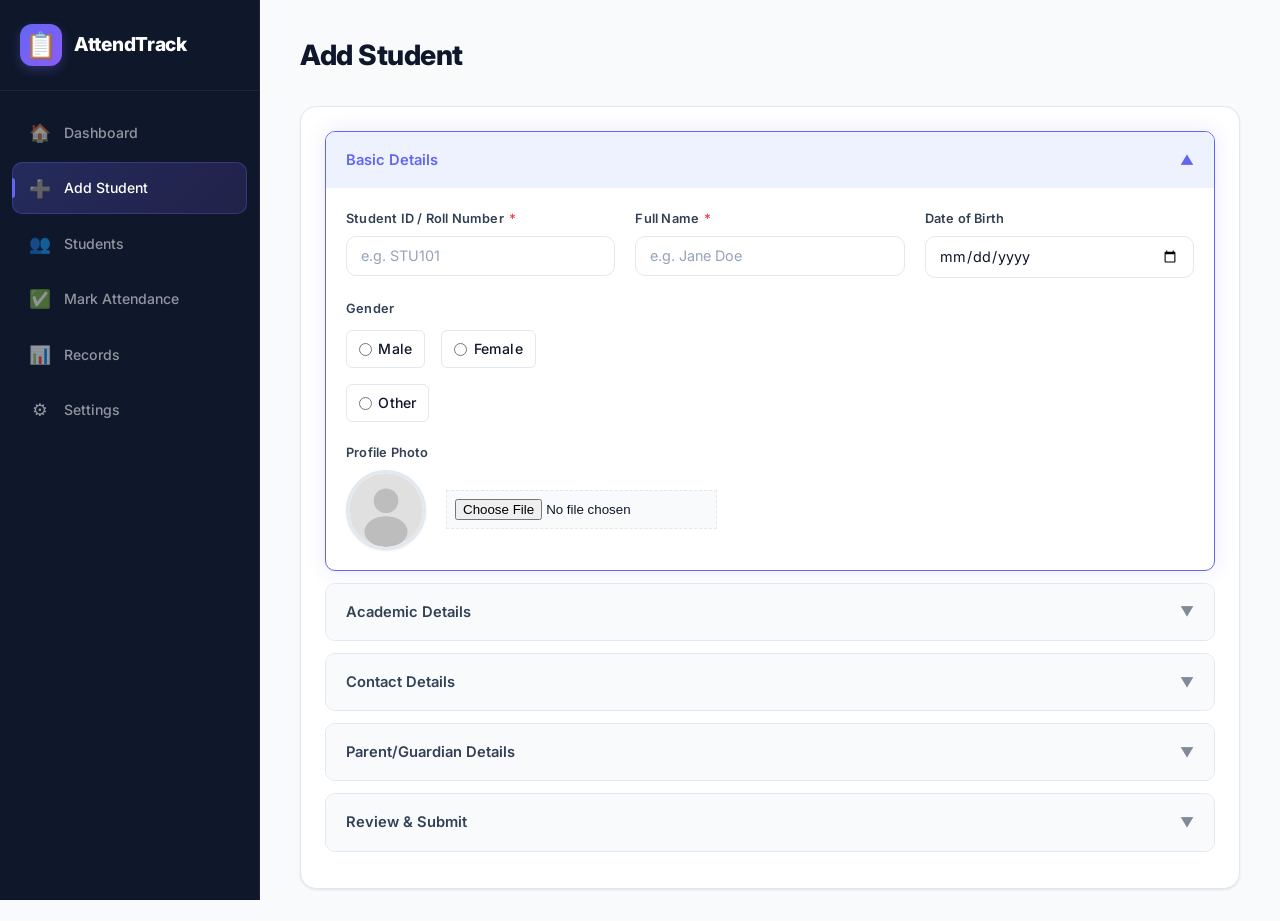
==== add-student.html @ a71131b5 "initial" ====
<!DOCTYPE html>
<html lang="en">
<head>
  <meta charset="UTF-8" />
  <meta name="viewport" content="width=device-width, initial-scale=1.0" />
  <title>Add Student — AttendTrack</title>
  <link rel="stylesheet" href="css/common.css" />
  <link rel="stylesheet" href="css/pages.css" />
</head>
<body>
  <!-- Sidebar nav is auto-injected by common.js -->
  <div class="page">
    <h1 class="page-title" id="page-heading">Add Student</h1>

    <div class="card">
      <div class="accordion" id="student-accordion">

        <!-- Panel 1: Basic Details -->
        <div class="accordion__item accordion__item--open" id="panel-basic">
          <div class="accordion__header">
            <span>Basic Details</span>
            <span class="accordion__chevron">▼</span>
          </div>
          <div class="accordion__body">
            <div class="accordion__content">
              <div class="form-grid">
                <div class="form-group">
                  <label for="inp-id">Student ID / Roll Number <span class="required">*</span></label>
                  <input type="text" id="inp-id" placeholder="e.g. STU101" required />
                  <span class="error-text" id="err-id" style="display: none;"></span>
                </div>
                <div class="form-group">
                  <label for="inp-name">Full Name <span class="required">*</span></label>
                  <input type="text" id="inp-name" placeholder="e.g. Jane Doe" required />
                  <span class="error-text" id="err-name" style="display: none;"></span>
                </div>
                <div class="form-group">
                  <label for="inp-dob">Date of Birth</label>
                  <input type="date" id="inp-dob" />
                </div>
                <div class="form-group">
                  <span class="form-label">Gender</span>
                  <div class="radio-group">
                    <label><input type="radio" name="gender" value="Male" /> Male</label>
                    <label><input type="radio" name="gender" value="Female" /> Female</label>
                    <label><input type="radio" name="gender" value="Other" /> Other</label>
                  </div>
                </div>
                <div class="form-group form-group--full">
                  <label class="form-label" for="inp-photo">Profile Photo</label>
                  <div class="photo-upload">
                    <img src="assets/default-avatar.svg" alt="Profile Preview" class="photo-preview" id="photo-preview" />
                    <input type="file" id="inp-photo" accept="image/*" />
                  </div>
                </div>
              </div>
            </div>
          </div>
        </div>

        <!-- Panel 2: Academic Details -->
        <div class="accordion__item" id="panel-academic">
          <div class="accordion__header">
            <span>Academic Details</span>
            <span class="accordion__chevron">▼</span>
          </div>
          <div class="accordion__body">
            <div class="accordion__content">
              <div class="form-grid">
                <div class="form-group">
                  <label for="inp-course">Course / Class</label>
                  <input type="text" id="inp-course" placeholder="e.g. B.Tech Computer Science" />
                </div>
                <div class="form-group">
                  <label for="inp-semester">Year</label>
                  <input type="text" id="inp-semester" placeholder="e.g. 2nd Year" />
                </div>
                <div class="form-group">
                  <label for="inp-department">Department</label>
                  <input type="text" id="inp-department" placeholder="e.g. Computer Science & Engineering" />
                </div>
                <div class="form-group">
                  <label for="inp-batch">Batch / Session</label>
                  <input type="text" id="inp-batch" placeholder="e.g. 2024–2028" />
                </div>
                <div class="form-group">
                  <label for="inp-admission-no">Admission Number</label>
                  <input type="text" id="inp-admission-no" placeholder="e.g. ADM-2024-001" />
                </div>
                <div class="form-group">
                  <label for="inp-admission-date">Admission Date</label>
                  <input type="date" id="inp-admission-date" />
                </div>
              </div>
            </div>
          </div>
        </div>

        <!-- Panel 3: Contact Details -->
        <div class="accordion__item" id="panel-contact">
          <div class="accordion__header">
            <span>Contact Details</span>
            <span class="accordion__chevron">▼</span>
          </div>
          <div class="accordion__body">
            <div class="accordion__content">
              <div class="form-grid">
                <div class="form-group">
                  <label for="inp-mobile">Mobile Number</label>
                  <input type="tel" id="inp-mobile" placeholder="e.g. +1 555 123 4567" />
                </div>
                <div class="form-group">
                  <label for="inp-email">Email</label>
                  <input type="email" id="inp-email" placeholder="e.g. student@example.com" />
                </div>
                <div class="form-group form-group--full">
                  <label for="inp-address">Address</label>
                  <textarea id="inp-address" rows="3" placeholder="Residential address"></textarea>
                </div>
                <div class="form-group">
                  <label for="inp-city">City</label>
                  <input type="text" id="inp-city" placeholder="e.g. Springfield" />
                </div>
                <div class="form-group">
                  <label for="inp-state">State</label>
                  <input type="text" id="inp-state" placeholder="e.g. Illinois" />
                </div>
              </div>
            </div>
          </div>
        </div>

        <!-- Panel 4: Parent/Guardian Details -->
        <div class="accordion__item" id="panel-parent">
          <div class="accordion__header">
            <span>Parent/Guardian Details</span>
            <span class="accordion__chevron">▼</span>
          </div>
          <div class="accordion__body">
            <div class="accordion__content">
              <div class="form-grid">
                <div class="form-group">
                  <label for="inp-father">Father's / Guardian's Name</label>
                  <input type="text" id="inp-father" placeholder="e.g. Robert Doe" />
                </div>
                <div class="form-group">
                  <label for="inp-mother">Mother's Name</label>
                  <input type="text" id="inp-mother" placeholder="e.g. Sarah Doe" />
                </div>
                <div class="form-group">
                  <label for="inp-parent-mobile">Parent/Guardian Mobile</label>
                  <input type="tel" id="inp-parent-mobile" placeholder="e.g. +1 555 987 6543" />
                </div>
                <div class="form-group">
                  <label for="inp-parent-email">Parent/Guardian Email</label>
                  <input type="email" id="inp-parent-email" placeholder="e.g. parent@example.com" />
                </div>
              </div>
            </div>
          </div>
        </div>

        <!-- Panel 5: Review & Submit -->
        <div class="accordion__item" id="panel-review">
          <div class="accordion__header">
            <span>Review &amp; Submit</span>
            <span class="accordion__chevron">▼</span>
          </div>
          <div class="accordion__body">
            <div class="accordion__content">
              <div id="review-summary">
                <!-- JS will render formatted summary of filled fields -->
              </div>
              <div class="btn-row">
                <button type="button" class="btn btn--success" id="save-btn">Save Student</button>
                <button type="button" class="btn btn--outline" id="reset-btn">Reset</button>
              </div>
            </div>
          </div>
        </div>

      </div>
    </div>
  </div>

  <script src="js/store.js"></script>
  <script src="js/common.js"></script>
  <script src="js/add-student.js"></script>
</body>
</html>
---- css/common.css ----
/* ============================================================
   COMMON.CSS — Professional Design System v2
   Modern, clean, with smooth animations & depth
   ============================================================ */

/* ── Google Fonts ────────────────────────────────────────────── */
@import url('https://fonts.googleapis.com/css2?family=Inter:wght@300;400;500;600;700;800;900&display=swap');

/* ── Custom Properties ───────────────────────────────────────── */
:root {
  /* Primary palette */
  --clr-primary: #6366f1;
  --clr-primary-hover: #4f46e5;
  --clr-primary-light: #eef2ff;
  --clr-primary-50: #e0e7ff;
  --clr-primary-900: #312e81;

  /* Semantic colors */
  --clr-success: #10b981;
  --clr-success-hover: #059669;
  --clr-success-light: #d1fae5;
  --clr-danger: #ef4444;
  --clr-danger-hover: #dc2626;
  --clr-danger-light: #fee2e2;
  --clr-warning: #f59e0b;
  --clr-warning-hover: #d97706;
  --clr-warning-light: #fef3c7;
  --clr-info: #3b82f6;
  --clr-info-light: #dbeafe;
  --clr-late: #f59e0b;
  --clr-late-light: #fef3c7;
  --clr-leave: #8b5cf6;
  --clr-leave-light: #ede9fe;

  /* Neutrals */
  --clr-bg: #f8fafc;
  --clr-surface: #ffffff;
  --clr-text: #0f172a;
  --clr-text-secondary: #334155;
  --clr-text-muted: #94a3b8;
  --clr-border: #e2e8f0;
  --clr-border-light: #f1f5f9;

  /* Sidebar */
  --sidebar-bg: #0f172a;
  --sidebar-w: 260px;
  --topbar-h: 60px;

  /* Effects */
  --radius: 16px;
  --radius-sm: 10px;
  --radius-xs: 6px;
  --shadow-xs: 0 1px 2px rgba(0,0,0,0.05);
  --shadow-sm: 0 1px 3px rgba(0,0,0,0.06), 0 1px 2px rgba(0,0,0,0.04);
  --shadow: 0 4px 6px -1px rgba(0,0,0,0.07), 0 2px 4px -2px rgba(0,0,0,0.05);
  --shadow-md: 0 10px 15px -3px rgba(0,0,0,0.08), 0 4px 6px -4px rgba(0,0,0,0.04);
  --shadow-lg: 0 20px 25px -5px rgba(0,0,0,0.08), 0 8px 10px -6px rgba(0,0,0,0.04);
  --shadow-glow: 0 0 20px rgba(99,102,241,0.15);
  --transition: 0.2s cubic-bezier(0.4,0,0.2,1);
  --transition-slow: 0.35s cubic-bezier(0.4,0,0.2,1);
}

/* ── Reset ───────────────────────────────────────────────────── */
*, *::before, *::after { margin: 0; padding: 0; box-sizing: border-box; }
html { font-size: 16px; scroll-behavior: smooth; }
body {
  font-family: 'Inter', system-ui, -apple-system, sans-serif;
  background: var(--clr-bg);
  color: var(--clr-text);
  line-height: 1.65;
  min-height: 100vh;
  -webkit-font-smoothing: antialiased;
  -moz-osx-font-smoothing: grayscale;
}

a { color: var(--clr-primary); text-decoration: none; transition: color var(--transition); }
a:hover { color: var(--clr-primary-hover); }
img { max-width: 100%; display: block; }
::selection { background: var(--clr-primary-50); color: var(--clr-primary-900); }

/* ============================================================
   SIDEBAR
   ============================================================ */
.sidebar {
  position: fixed; top: 0; left: 0; bottom: 0;
  width: var(--sidebar-w);
  background: var(--sidebar-bg);
  display: flex; flex-direction: column;
  z-index: 100;
  transition: transform var(--transition-slow);
  border-right: 1px solid rgba(255,255,255,0.06);
}

.sidebar__brand {
  display: flex; align-items: center; gap: 0.75rem;
  padding: 1.5rem 1.25rem;
  border-bottom: 1px solid rgba(255,255,255,0.06);
}
.sidebar__logo {
  font-size: 1.6rem;
  width: 42px; height: 42px;
  display: flex; align-items: center; justify-content: center;
  background: linear-gradient(135deg, var(--clr-primary), #8b5cf6);
  border-radius: 12px;
  box-shadow: 0 4px 12px rgba(99,102,241,0.3);
}
.sidebar__title {
  font-size: 1.2rem; font-weight: 800;
  color: #fff; letter-spacing: -0.3px;
}

.sidebar__nav {
  flex: 1; padding: 1rem 0.75rem;
  overflow-y: auto; display: flex; flex-direction: column; gap: 4px;
}
.sidebar__nav::-webkit-scrollbar { width: 4px; }
.sidebar__nav::-webkit-scrollbar-thumb { background: rgba(255,255,255,0.1); border-radius: 4px; }

.sidebar__link {
  display: flex; align-items: center; gap: 0.75rem;
  padding: 0.7rem 1rem;
  color: rgba(255,255,255,0.55);
  font-size: 0.88rem; font-weight: 500;
  transition: all var(--transition);
  text-decoration: none;
  border-radius: var(--radius-sm);
  position: relative;
}
.sidebar__link:hover {
  color: rgba(255,255,255,0.9);
  background: rgba(255,255,255,0.06);
  text-decoration: none;
}
.sidebar__link--active {
  color: #fff;
  background: linear-gradient(135deg, rgba(99,102,241,0.25), rgba(139,92,246,0.15));
  box-shadow: inset 0 0 0 1px rgba(99,102,241,0.3);
}
.sidebar__link--active::before {
  content: '';
  position: absolute; left: 0; top: 50%;
  transform: translateY(-50%);
  width: 3px; height: 20px;
  background: var(--clr-primary);
  border-radius: 0 3px 3px 0;
}
.sidebar__icon { font-size: 1.1rem; width: 1.5rem; text-align: center; flex-shrink: 0; }

/* Sidebar overlay */
.sidebar-overlay {
  display: none; position: fixed; inset: 0;
  background: rgba(0,0,0,0.5);
  backdrop-filter: blur(4px);
  z-index: 99;
  opacity: 0; transition: opacity var(--transition-slow);
}
.sidebar-overlay--visible { display: block; opacity: 1; }

/* ============================================================
   TOP BAR (mobile)
   ============================================================ */
.topbar {
  display: none;
  position: fixed; top: 0; left: 0; right: 0;
  height: var(--topbar-h);
  background: var(--sidebar-bg);
  color: #fff;
  align-items: center; gap: 0.75rem;
  padding: 0 1.25rem; z-index: 101;
  box-shadow: 0 1px 3px rgba(0,0,0,0.2);
}
.topbar__title { font-size: 1.05rem; font-weight: 700; letter-spacing: -0.3px; }
.topbar__hamburger {
  background: none; border: none; cursor: pointer;
  display: flex; flex-direction: column; gap: 5px;
  padding: 6px; border-radius: 6px;
  transition: background var(--transition);
}
.topbar__hamburger:hover { background: rgba(255,255,255,0.1); }
.topbar__hamburger span {
  display: block; width: 20px; height: 2px;
  background: #fff; border-radius: 2px;
  transition: var(--transition);
}

/* ============================================================
   PAGE WRAPPER
   ============================================================ */
.page {
  margin-left: var(--sidebar-w);
  padding: 2rem 2.5rem;
  min-height: 100vh;
  max-width: 1200px;
}

/* ============================================================
   CARDS
   ============================================================ */
.card {
  background: var(--clr-surface);
  border-radius: var(--radius);
  border: 1px solid var(--clr-border);
  box-shadow: var(--shadow-sm);
  padding: 1.5rem;
  transition: box-shadow var(--transition);
}
.card:hover { box-shadow: var(--shadow); }
.card + .card { margin-top: 1.5rem; }
.card__header {
  display: flex; align-items: center; justify-content: space-between;
  flex-wrap: wrap; gap: 0.75rem;
  margin-bottom: 1.25rem;
}
.card__title {
  font-size: 1.05rem; font-weight: 700;
  color: var(--clr-text);
  letter-spacing: -0.2px;
}

/* ============================================================
   PAGE TITLE
   ============================================================ */
.page-title {
  font-size: 1.75rem; font-weight: 800;
  margin-bottom: 1.75rem;
  color: var(--clr-text);
  letter-spacing: -0.5px;
}
.page-title small {
  font-size: 0.82rem; font-weight: 500;
  color: var(--clr-text-muted);
  margin-left: 0.6rem;
}

/* ============================================================
   STATS GRID
   ============================================================ */
.stats-grid {
  display: grid;
  grid-template-columns: repeat(auto-fit, minmax(200px, 1fr));
  gap: 1rem; margin-bottom: 1.75rem;
}
.stat-card {
  background: var(--clr-surface);
  border-radius: var(--radius);
  border: 1px solid var(--clr-border);
  box-shadow: var(--shadow-sm);
  padding: 1.5rem;
  position: relative;
  overflow: hidden;
  transition: transform var(--transition), box-shadow var(--transition);
}
.stat-card:hover {
  transform: translateY(-2px);
  box-shadow: var(--shadow-md);
}
.stat-card::before {
  content: '';
  position: absolute; top: 0; left: 0; right: 0;
  height: 3px;
  background: linear-gradient(90deg, var(--clr-primary), #8b5cf6);
  border-radius: 3px 3px 0 0;
}
.stat-card__value {
  font-size: 2rem; font-weight: 800;
  color: var(--clr-primary);
  letter-spacing: -1px;
  line-height: 1.2;
}
.stat-card__label {
  font-size: 0.78rem; font-weight: 600;
  color: var(--clr-text-muted);
  text-transform: uppercase;
  letter-spacing: 0.5px;
  margin-top: 0.35rem;
}
.stat-card--danger::before { background: linear-gradient(90deg, var(--clr-danger), #f97316); }
.stat-card--danger .stat-card__value { color: var(--clr-danger); }
.stat-card--success::before { background: linear-gradient(90deg, var(--clr-success), #34d399); }
.stat-card--success .stat-card__value { color: var(--clr-success); }
.stat-card--warning::before { background: linear-gradient(90deg, var(--clr-warning), #fbbf24); }
.stat-card--warning .stat-card__value { color: var(--clr-warning); }

/* ============================================================
   FORMS
   ============================================================ */
.form-grid {
  display: grid;
  grid-template-columns: repeat(auto-fit, minmax(240px, 1fr));
  gap: 1.25rem;
}
.form-group {
  display: flex; flex-direction: column; gap: 0.4rem;
}
.form-group--full { grid-column: 1 / -1; }

.form-group label, .form-label {
  font-size: 0.8rem; font-weight: 600;
  color: var(--clr-text-secondary);
  letter-spacing: 0.2px;
}
.form-group label .required {
  color: var(--clr-danger); margin-left: 2px;
}

input[type="text"],
input[type="email"],
input[type="tel"],
input[type="number"],
input[type="date"],
input[type="time"],
select,
textarea {
  padding: 0.65rem 0.85rem;
  border: 1.5px solid var(--clr-border);
  border-radius: var(--radius-sm);
  font-size: 0.9rem;
  font-family: 'Inter', sans-serif;
  color: var(--clr-text);
  transition: all var(--transition);
  outline: none; width: 100%;
  background: var(--clr-surface);
}
input:hover, select:hover, textarea:hover {
  border-color: #cbd5e1;
}
input:focus, select:focus, textarea:focus {
  border-color: var(--clr-primary);
  box-shadow: 0 0 0 3px rgba(99,102,241,0.1);
}
input::placeholder, textarea::placeholder {
  color: var(--clr-text-muted);
}
textarea { resize: vertical; min-height: 80px; }
input[type="file"] {
  padding: 0.5rem;
  border: 1.5px dashed var(--clr-border);
  background: var(--clr-bg);
  cursor: pointer;
}
input[type="file"]:hover { border-color: var(--clr-primary); }

.input-error { border-color: var(--clr-danger) !important; box-shadow: 0 0 0 3px rgba(239,68,68,0.1) !important; }
.error-text {
  font-size: 0.75rem; color: var(--clr-danger);
  font-weight: 500; margin-top: 2px;
}

/* Radio group */
.radio-group {
  display: flex; gap: 1rem; flex-wrap: wrap;
  padding-top: 0.3rem;
}
.radio-group label {
  display: flex; align-items: center; gap: 0.4rem;
  font-weight: 500; cursor: pointer;
  font-size: 0.88rem; color: var(--clr-text);
  padding: 0.4rem 0.75rem;
  border: 1.5px solid var(--clr-border);
  border-radius: var(--radius-xs);
  transition: all var(--transition);
}
.radio-group label:hover { border-color: var(--clr-primary); background: var(--clr-primary-light); }
.radio-group input[type="radio"]:checked + span,
.radio-group label:has(input:checked) {
  border-color: var(--clr-primary);
  background: var(--clr-primary-light);
  color: var(--clr-primary);
}

/* Photo upload */
.photo-upload {
  display: flex; align-items: center; gap: 1.25rem;
}
.photo-preview {
  width: 80px; height: 80px; border-radius: 50%;
  object-fit: cover;
  border: 3px solid var(--clr-border);
  background: var(--clr-bg);
  box-shadow: var(--shadow-sm);
}

/* ============================================================
   BUTTONS
   ============================================================ */
.btn {
  display: inline-flex; align-items: center; justify-content: center; gap: 0.4rem;
  padding: 0.6rem 1.25rem;
  font-size: 0.85rem; font-weight: 600; font-family: 'Inter', sans-serif;
  border: none; border-radius: var(--radius-sm);
  cursor: pointer;
  transition: all var(--transition);
  white-space: nowrap; text-decoration: none;
  position: relative; overflow: hidden;
}
.btn:active { transform: scale(0.97); }
.btn:focus-visible { outline: 2px solid var(--clr-primary); outline-offset: 2px; }

.btn--primary {
  background: linear-gradient(135deg, var(--clr-primary), #4f46e5);
  color: #fff;
  box-shadow: 0 2px 8px rgba(99,102,241,0.25);
}
.btn--primary:hover {
  background: linear-gradient(135deg, #4f46e5, #4338ca);
  box-shadow: 0 4px 12px rgba(99,102,241,0.35);
  transform: translateY(-1px);
}

.btn--success {
  background: linear-gradient(135deg, var(--clr-success), #059669);
  color: #fff;
  box-shadow: 0 2px 8px rgba(16,185,129,0.25);
}
.btn--success:hover {
  background: linear-gradient(135deg, #059669, #047857);
  box-shadow: 0 4px 12px rgba(16,185,129,0.35);
  transform: translateY(-1px);
}

.btn--danger {
  background: linear-gradient(135deg, var(--clr-danger), #dc2626);
  color: #fff;
  box-shadow: 0 2px 8px rgba(239,68,68,0.25);
}
.btn--danger:hover {
  background: linear-gradient(135deg, #dc2626, #b91c1c);
  box-shadow: 0 4px 12px rgba(239,68,68,0.35);
  transform: translateY(-1px);
}

.btn--warning {
  background: linear-gradient(135deg, var(--clr-warning), #d97706);
  color: #fff;
  box-shadow: 0 2px 8px rgba(245,158,11,0.25);
}
.btn--warning:hover {
  transform: translateY(-1px);
}

.btn--outline {
  background: transparent; color: var(--clr-primary);
  border: 1.5px solid var(--clr-primary);
  box-shadow: none;
}
.btn--outline:hover {
  background: var(--clr-primary-light);
  box-shadow: 0 2px 8px rgba(99,102,241,0.12);
}

.btn--small { padding: 0.4rem 0.85rem; font-size: 0.78rem; }
.btn--icon { padding: 0.45rem 0.6rem; font-size: 0.82rem; border-radius: var(--radius-xs); }
.btn--block { width: 100%; }

.btn-row {
  display: flex; flex-wrap: wrap; gap: 0.75rem;
  margin-top: 1.25rem;
}

/* ============================================================
   TABLES
   ============================================================ */
.table-wrapper { overflow-x: auto; -webkit-overflow-scrolling: touch; border-radius: var(--radius-sm); }

table { width: 100%; border-collapse: collapse; font-size: 0.86rem; }
thead { background: linear-gradient(135deg, #0f172a, #1e293b); color: #fff; }
thead th {
  padding: 0.85rem 0.75rem; text-align: left;
  font-weight: 600; font-size: 0.78rem;
  text-transform: uppercase; letter-spacing: 0.5px;
  white-space: nowrap; cursor: default;
}
thead th:first-child { border-radius: var(--radius-sm) 0 0 0; }
thead th:last-child { border-radius: 0 var(--radius-sm) 0 0; }
thead th.sortable {
  cursor: pointer; user-select: none;
  transition: background var(--transition);
}
thead th.sortable:hover { background: rgba(255,255,255,0.08); }

tbody td {
  padding: 0.7rem 0.75rem;
  border-bottom: 1px solid var(--clr-border-light);
  vertical-align: middle;
  color: var(--clr-text-secondary);
}
tbody tr { transition: background var(--transition); }
tbody tr:hover { background: #f8fafc; }
tbody tr:last-child td { border-bottom: none; }
tbody tr.row--danger { background: #fef2f2; }
tbody tr.row--danger:hover { background: #fee2e2; }

.table-empty {
  text-align: center; padding: 3rem 2rem;
  color: var(--clr-text-muted); font-size: 0.9rem;
}

/* ============================================================
   STATUS PILLS
   ============================================================ */
.status-pill {
  display: inline-flex; align-items: center;
  padding: 0.22rem 0.7rem;
  border-radius: 20px; font-weight: 600; font-size: 0.75rem;
  letter-spacing: 0.3px;
}
.status-pill--present { background: var(--clr-success-light); color: #065f46; }
.status-pill--absent  { background: var(--clr-danger-light);  color: #991b1b; }
.status-pill--late    { background: var(--clr-late-light);    color: #92400e; }
.status-pill--leave   { background: var(--clr-leave-light);   color: #5b21b6; }

/* ============================================================
   PERCENTAGE BADGE
   ============================================================ */
.pct-badge {
  display: inline-flex; align-items: center;
  padding: 0.25rem 0.75rem;
  border-radius: 20px; font-weight: 700; font-size: 0.8rem;
}
.pct-badge--good   { background: var(--clr-success-light); color: #065f46; }
.pct-badge--warn   { background: var(--clr-warning-light); color: #92400e; }
.pct-badge--danger { background: var(--clr-danger-light);  color: #991b1b; }

/* ============================================================
   ATTENDANCE STATUS TOGGLE
   ============================================================ */
.status-toggle {
  display: inline-flex; border-radius: var(--radius-sm);
  overflow: hidden; border: 1.5px solid var(--clr-border);
  background: var(--clr-bg);
}
.status-toggle button {
  padding: 0.38rem 0.65rem; font-size: 0.76rem; font-weight: 600;
  border: none; cursor: pointer; background: transparent;
  color: var(--clr-text-muted);
  transition: all var(--transition);
  font-family: 'Inter', sans-serif;
  position: relative;
}
.status-toggle button + button { border-left: 1px solid var(--clr-border); }
.status-toggle button:hover { background: rgba(0,0,0,0.03); }
.status-toggle button.active-present { background: var(--clr-success); color: #fff; box-shadow: inset 0 1px 2px rgba(0,0,0,0.1); }
.status-toggle button.active-absent  { background: var(--clr-danger);  color: #fff; box-shadow: inset 0 1px 2px rgba(0,0,0,0.1); }
.status-toggle button.active-late    { background: var(--clr-warning); color: #fff; box-shadow: inset 0 1px 2px rgba(0,0,0,0.1); }
.status-toggle button.active-leave   { background: var(--clr-leave);   color: #fff; box-shadow: inset 0 1px 2px rgba(0,0,0,0.1); }

/* ============================================================
   ACCORDION
   ============================================================ */
.accordion__item {
  border: 1.5px solid var(--clr-border);
  border-radius: var(--radius-sm);
  margin-bottom: 0.75rem;
  overflow: hidden;
  transition: border-color var(--transition);
}
.accordion__item--open { border-color: var(--clr-primary); box-shadow: var(--shadow-glow); }

.accordion__header {
  display: flex; align-items: center; justify-content: space-between;
  padding: 1rem 1.25rem; cursor: pointer;
  background: var(--clr-bg);
  font-weight: 600; font-size: 0.92rem;
  user-select: none;
  transition: all var(--transition);
  color: var(--clr-text-secondary);
}
.accordion__header:hover { background: #eef2ff; color: var(--clr-primary); }
.accordion__item--open .accordion__header {
  background: var(--clr-primary-light);
  color: var(--clr-primary);
}
.accordion__chevron {
  transition: transform var(--transition);
  font-size: 0.85rem; opacity: 0.6;
}
.accordion__item--open .accordion__chevron { transform: rotate(180deg); opacity: 1; }
.accordion__body {
  max-height: 0; overflow: hidden;
  transition: max-height var(--transition-slow);
}
.accordion__item--open .accordion__body { max-height: 2000px; }
.accordion__content { padding: 1.25rem; }

/* ============================================================
   TABS
   ============================================================ */
.tabs {
  display: flex;
  border-bottom: 2px solid var(--clr-border);
  gap: 0; overflow-x: auto; margin-bottom: 1.5rem;
}
.tab-btn {
  padding: 0.75rem 1.5rem; font-size: 0.86rem; font-weight: 600;
  background: none; border: none;
  border-bottom: 3px solid transparent;
  cursor: pointer; color: var(--clr-text-muted);
  transition: all var(--transition); white-space: nowrap;
  font-family: 'Inter', sans-serif;
  position: relative;
}
.tab-btn:hover { color: var(--clr-primary); background: rgba(99,102,241,0.04); }
.tab-btn--active {
  color: var(--clr-primary);
  border-bottom-color: var(--clr-primary);
}
.tab-panel { display: none; animation: fadeIn 0.3s ease; }
.tab-panel--active { display: block; }

@keyframes fadeIn {
  from { opacity: 0; transform: translateY(6px); }
  to { opacity: 1; transform: translateY(0); }
}

/* ============================================================
   PROGRESS BAR
   ============================================================ */
.progress {
  width: 100%; height: 8px; background: var(--clr-border-light);
  border-radius: 4px; overflow: hidden;
}
.progress__bar {
  height: 100%; border-radius: 4px;
  transition: width 0.5s cubic-bezier(0.4,0,0.2,1);
}
.progress__bar--good { background: linear-gradient(90deg, var(--clr-success), #34d399); }
.progress__bar--warn { background: linear-gradient(90deg, var(--clr-warning), #fbbf24); }
.progress__bar--danger { background: linear-gradient(90deg, var(--clr-danger), #f97316); }

/* ============================================================
   TOAST
   ============================================================ */
#toast-container {
  position: fixed; bottom: 1.5rem; right: 1.5rem;
  display: flex; flex-direction: column-reverse; gap: 0.6rem;
  z-index: 1000; pointer-events: none;
}
.toast {
  padding: 0.85rem 1.5rem; border-radius: var(--radius-sm);
  color: #fff; font-size: 0.86rem; font-weight: 500;
  box-shadow: var(--shadow-lg);
  animation: toastIn 0.35s cubic-bezier(0.34,1.56,0.64,1), toastOut 0.3s ease 2.8s forwards;
  pointer-events: auto;
  display: flex; align-items: center; gap: 0.5rem;
  backdrop-filter: blur(8px);
}
.toast--success { background: linear-gradient(135deg, var(--clr-success), #059669); }
.toast--error   { background: linear-gradient(135deg, var(--clr-danger), #dc2626); }
.toast--info    { background: linear-gradient(135deg, var(--clr-primary), #4f46e5); }
.toast--warning { background: linear-gradient(135deg, var(--clr-warning), #d97706); }

@keyframes toastIn {
  from { transform: translateX(120%); opacity: 0; }
  to   { transform: translateX(0);    opacity: 1; }
}
@keyframes toastOut {
  to { opacity: 0; transform: translateX(30px) scale(0.95); }
}

/* ============================================================
   MODAL
   ============================================================ */
.modal-backdrop {
  position: fixed; inset: 0;
  background: rgba(15,23,42,0.5);
  backdrop-filter: blur(6px);
  display: flex; align-items: center; justify-content: center;
  z-index: 500;
  opacity: 0; transition: opacity var(--transition);
}
.modal-backdrop--visible { opacity: 1; }
.modal {
  background: var(--clr-surface);
  border-radius: var(--radius);
  padding: 2rem;
  max-width: 420px; width: 90%;
  box-shadow: var(--shadow-lg);
  border: 1px solid var(--clr-border);
  animation: modalIn 0.3s cubic-bezier(0.34,1.56,0.64,1);
}
.modal__msg { font-size: 0.95rem; margin-bottom: 1.5rem; line-height: 1.6; color: var(--clr-text-secondary); }
.modal__actions { display: flex; gap: 0.75rem; justify-content: flex-end; }

@keyframes modalIn {
  from { transform: scale(0.9) translateY(10px); opacity: 0; }
  to { transform: scale(1) translateY(0); opacity: 1; }
}

/* ============================================================
   FILTER BAR
   ============================================================ */
.filter-bar {
  display: flex; flex-wrap: wrap; gap: 0.75rem;
  align-items: flex-end; margin-bottom: 1.25rem;
}
.filter-bar .form-group { flex: 1 1 180px; min-width: 0; }
.filter-bar .btn { align-self: flex-end; }

/* ============================================================
   PROFILE HEADER
   ============================================================ */
.profile-header {
  display: flex; align-items: center; gap: 1.75rem;
  padding: 1.75rem; flex-wrap: wrap;
  background: linear-gradient(135deg, #f8fafc, #eef2ff);
  border-radius: var(--radius);
  border: 1px solid var(--clr-border);
}
.profile-avatar {
  width: 110px; height: 110px; border-radius: 50%;
  object-fit: cover;
  border: 4px solid #fff;
  box-shadow: var(--shadow-md);
  background: var(--clr-bg);
}
.profile-info h2 {
  font-size: 1.5rem; font-weight: 800;
  margin-bottom: 0.3rem; letter-spacing: -0.3px;
}
.profile-info p {
  font-size: 0.88rem; color: var(--clr-text-muted);
  font-weight: 500;
}
.profile-info .pct-badge { margin-top: 0.6rem; font-size: 0.88rem; padding: 0.3rem 0.85rem; }

/* ============================================================
   QUICK ACTIONS
   ============================================================ */
.quick-actions {
  display: grid;
  grid-template-columns: repeat(auto-fit, minmax(170px, 1fr));
  gap: 1rem;
}
.quick-action {
  display: flex; flex-direction: column; align-items: center;
  gap: 0.6rem; padding: 1.5rem 1rem;
  border-radius: var(--radius);
  background: var(--clr-surface);
  border: 1px solid var(--clr-border);
  box-shadow: var(--shadow-sm);
  text-decoration: none; color: var(--clr-text);
  transition: all var(--transition);
  text-align: center;
}
.quick-action:hover {
  transform: translateY(-4px);
  box-shadow: var(--shadow-md);
  border-color: var(--clr-primary);
  text-decoration: none;
}
.quick-action__icon {
  font-size: 2rem;
  width: 56px; height: 56px;
  display: flex; align-items: center; justify-content: center;
  background: var(--clr-primary-light);
  border-radius: 14px;
  transition: background var(--transition);
}
.quick-action:hover .quick-action__icon {
  background: var(--clr-primary-50);
}
.quick-action__label { font-size: 0.82rem; font-weight: 600; color: var(--clr-text-secondary); }

/* ============================================================
   ACTIVITY FEED
   ============================================================ */
.activity-feed { list-style: none; }
.activity-feed li {
  display: flex; align-items: flex-start; gap: 0.85rem;
  padding: 0.75rem 0;
  border-bottom: 1px solid var(--clr-border-light);
  font-size: 0.86rem;
  transition: background var(--transition);
}
.activity-feed li:last-child { border-bottom: none; }
.activity-feed li:hover { background: #fafbfc; margin: 0 -0.5rem; padding-left: 0.5rem; padding-right: 0.5rem; border-radius: var(--radius-xs); }
.activity-dot {
  width: 10px; height: 10px; border-radius: 50%;
  margin-top: 7px; flex-shrink: 0;
  box-shadow: 0 0 0 3px rgba(0,0,0,0.05);
}
.activity-dot--present { background: var(--clr-success); }
.activity-dot--absent  { background: var(--clr-danger); }
.activity-dot--late    { background: var(--clr-warning); }
.activity-dot--leave   { background: var(--clr-leave); }

/* ============================================================
   BAR CHART
   ============================================================ */
.bar-chart {
  display: flex; align-items: flex-end; gap: 0.6rem;
  height: 160px; padding: 0.5rem 0;
}
.bar-chart__col {
  flex: 1; display: flex; flex-direction: column;
  align-items: center; justify-content: flex-end;
  height: 100%; min-width: 32px;
}
.bar-chart__bar {
  width: 100%; max-width: 44px;
  border-radius: 6px 6px 0 0;
  transition: height 0.6s cubic-bezier(0.4,0,0.2,1);
  position: relative;
}
.bar-chart__bar:hover { opacity: 0.85; }
.bar-chart__label {
  font-size: 0.65rem; font-weight: 600;
  color: var(--clr-text-muted);
  text-align: center; margin-top: 0.4rem;
  word-break: break-all;
}

/* ============================================================
   STUDENT CARDS VIEW
   ============================================================ */
.student-cards {
  display: grid;
  grid-template-columns: repeat(auto-fill, minmax(280px, 1fr));
  gap: 1rem;
}
.student-card {
  background: var(--clr-surface);
  border-radius: var(--radius);
  border: 1px solid var(--clr-border);
  box-shadow: var(--shadow-sm);
  padding: 1.5rem;
  display: flex; flex-direction: column; align-items: center;
  text-align: center; cursor: pointer;
  transition: all var(--transition);
  position: relative;
}
.student-card:hover {
  transform: translateY(-4px);
  box-shadow: var(--shadow-md);
  border-color: var(--clr-primary);
}
.student-card.row--danger {
  border-left: 4px solid var(--clr-danger);
}
.student-card__avatar {
  width: 72px; height: 72px; border-radius: 50%;
  object-fit: cover; margin-bottom: 0.85rem;
  border: 3px solid var(--clr-border-light);
  background: var(--clr-bg);
  box-shadow: var(--shadow-sm);
}
.student-card__name { font-weight: 700; font-size: 1rem; letter-spacing: -0.2px; }
.student-card__meta {
  font-size: 0.78rem; color: var(--clr-text-muted);
  margin-top: 0.25rem; font-weight: 500;
}
.student-card__pct { margin-top: 0.7rem; }
.student-card__actions {
  display: flex; gap: 0.5rem; margin-top: 0.85rem;
}

/* View toggle */
.view-toggle {
  display: inline-flex; border-radius: var(--radius-sm);
  overflow: hidden; border: 1.5px solid var(--clr-border);
  background: var(--clr-bg);
}
.view-toggle button {
  padding: 0.4rem 0.75rem; font-size: 0.82rem;
  border: none; cursor: pointer; background: transparent;
  color: var(--clr-text-muted);
  transition: all var(--transition);
  font-family: 'Inter', sans-serif; font-weight: 500;
}
.view-toggle button + button { border-left: 1px solid var(--clr-border); }
.view-toggle button.active {
  background: var(--clr-primary); color: #fff;
}

/* ============================================================
   FOOTER
   ============================================================ */
.page-footer {
  text-align: center; padding: 2rem 1rem;
  font-size: 0.75rem; color: var(--clr-text-muted);
  margin-top: auto; font-weight: 500;
}

/* ============================================================
   RESPONSIVE
   ============================================================ */

/* Tablet */
@media (max-width: 1023px) {
  .sidebar { transform: translateX(-100%); }
  .sidebar--open { transform: translateX(0); }
  .sidebar-overlay--visible { display: block; }
  .topbar { display: flex; }
  .page {
    margin-left: 0;
    padding: 1.5rem;
    padding-top: calc(var(--topbar-h) + 1.5rem);
  }
  .stats-grid { grid-template-columns: repeat(2, 1fr); }
}

/* Mobile */
@media (max-width: 600px) {
  html { font-size: 15px; }
  .page {
    padding: 1rem;
    padding-top: calc(var(--topbar-h) + 1rem);
  }
  .card { padding: 1.1rem; }
  .page-title { font-size: 1.35rem; margin-bottom: 1.25rem; }

  .form-grid { grid-template-columns: 1fr; }
  .filter-bar { flex-direction: column; }
  .filter-bar .form-group { flex: 1 1 auto; }

  .btn-row { flex-direction: column; }
  .btn-row .btn { width: 100%; justify-content: center; }

  .profile-header { flex-direction: column; text-align: center; }
  .profile-avatar { width: 90px; height: 90px; }

  .stats-grid { grid-template-columns: 1fr 1fr; }
  .stat-card { padding: 1rem; }
  .stat-card__value { font-size: 1.5rem; }

  .status-toggle button { padding: 0.3rem 0.5rem; font-size: 0.72rem; }
  .quick-actions { grid-template-columns: repeat(2, 1fr); }
  .student-cards { grid-template-columns: 1fr; }

  .tabs { gap: 0; }
  .tab-btn { padding: 0.6rem 0.85rem; font-size: 0.8rem; }

  .sidebar__brand { padding: 1.25rem 1rem; }
}

@media (max-width: 380px) {
  .stats-grid { grid-template-columns: 1fr; }
  .quick-actions { grid-template-columns: 1fr; }
}
---- css/pages.css ----
/* ============================================================
   PAGES.CSS — Page-Specific Styles (Professional v2)
   ============================================================ */

/* ── Dashboard ───────────────────────────────────────────────── */
.dashboard-greeting {
  font-weight: 500;
  color: var(--clr-text-muted);
}

.bar-chart__bar--good {
  background: linear-gradient(180deg, var(--clr-success), #34d399);
  box-shadow: 0 2px 6px rgba(16,185,129,0.2);
}
.bar-chart__bar--warn {
  background: linear-gradient(180deg, var(--clr-warning), #fbbf24);
  box-shadow: 0 2px 6px rgba(245,158,11,0.2);
}
.bar-chart__bar--danger {
  background: linear-gradient(180deg, var(--clr-danger), #f97316);
  box-shadow: 0 2px 6px rgba(239,68,68,0.2);
}

/* ── Add Student ─────────────────────────────────────────────── */
.review-grid {
  display: grid;
  grid-template-columns: repeat(auto-fit, minmax(220px, 1fr));
  gap: 0.5rem 1.5rem;
}
.review-item {
  padding: 0.65rem 0;
  border-bottom: 1px solid var(--clr-border-light);
}
.review-item:last-child { border-bottom: none; }
.review-label {
  font-size: 0.72rem;
  font-weight: 700;
  color: var(--clr-text-muted);
  text-transform: uppercase;
  letter-spacing: 0.6px;
}
.review-value {
  font-size: 0.9rem;
  color: var(--clr-text);
  margin-top: 0.2rem;
  font-weight: 500;
}
.review-header {
  display: flex;
  align-items: center;
  gap: 1.25rem;
  margin-bottom: 1.25rem;
  padding-bottom: 1rem;
  border-bottom: 2px solid var(--clr-border);
}
.review-photo {
  width: 72px;
  height: 72px;
  border-radius: 50%;
  object-fit: cover;
  border: 3px solid var(--clr-primary-light);
  box-shadow: var(--shadow-sm);
}
.review-section-title {
  font-size: 0.85rem;
  font-weight: 700;
  color: var(--clr-primary);
  margin-top: 1.25rem;
  margin-bottom: 0.6rem;
  padding-bottom: 0.35rem;
  border-bottom: 2px solid var(--clr-primary-light);
  display: flex;
  align-items: center;
  gap: 0.4rem;
}

/* ── Student Directory ───────────────────────────────────────── */
.directory-controls {
  display: flex;
  align-items: center;
  gap: 1rem;
  flex-wrap: wrap;
}
.directory-search {
  flex: 1;
  min-width: 200px;
}

/* ── Student Profile ─────────────────────────────────────────── */
.info-grid {
  display: grid;
  grid-template-columns: repeat(auto-fit, minmax(240px, 1fr));
  gap: 0.25rem 2rem;
}
.info-item {
  padding: 0.7rem 0;
  border-bottom: 1px solid var(--clr-border-light);
}
.info-label {
  font-size: 0.72rem;
  font-weight: 700;
  color: var(--clr-text-muted);
  text-transform: uppercase;
  letter-spacing: 0.6px;
}
.info-value {
  font-size: 0.9rem;
  color: var(--clr-text);
  margin-top: 0.15rem;
  font-weight: 500;
}
.info-section-title {
  font-size: 0.95rem;
  font-weight: 700;
  color: var(--clr-primary);
  margin-top: 1.5rem;
  margin-bottom: 0.6rem;
  padding-bottom: 0.4rem;
  border-bottom: 2px solid var(--clr-primary-light);
  display: flex;
  align-items: center;
  gap: 0.5rem;
}
.info-section-title:first-child { margin-top: 0; }

.subject-stats-grid {
  display: grid;
  grid-template-columns: repeat(auto-fit, minmax(110px, 1fr));
  gap: 0.75rem;
  margin-bottom: 1.5rem;
}
.subject-stat {
  text-align: center;
  padding: 1rem 0.5rem;
  background: var(--clr-bg);
  border-radius: var(--radius-sm);
  border: 1px solid var(--clr-border-light);
  transition: transform var(--transition);
}
.subject-stat:hover { transform: translateY(-2px); }
.subject-stat__value {
  font-size: 1.5rem;
  font-weight: 800;
  letter-spacing: -0.5px;
}
.subject-stat__label {
  font-size: 0.7rem;
  font-weight: 600;
  color: var(--clr-text-muted);
  text-transform: uppercase;
  letter-spacing: 0.3px;
  margin-top: 0.15rem;
}

/* ── Mark Attendance ─────────────────────────────────────────── */
.attendance-setup-warning {
  display: flex;
  align-items: center;
  gap: 0.85rem;
  padding: 1rem 1.25rem;
  background: linear-gradient(135deg, #fef3c7, #fffbeb);
  border-radius: var(--radius-sm);
  border: 1px solid #fde68a;
  border-left: 4px solid var(--clr-warning);
  margin-bottom: 1.25rem;
  font-size: 0.88rem;
  color: #92400e;
  font-weight: 500;
}
.attendance-setup-warning a {
  font-weight: 700;
  color: var(--clr-primary);
}

.live-count {
  display: flex;
  flex-wrap: wrap;
  gap: 0.6rem;
  margin-bottom: 1rem;
}
.live-count__item {
  display: flex;
  align-items: center;
  gap: 0.35rem;
  padding: 0.35rem 0.75rem;
  background: var(--clr-surface);
  border: 1px solid var(--clr-border);
  border-radius: 20px;
  font-size: 0.78rem;
  font-weight: 600;
  color: var(--clr-text-secondary);
  transition: all var(--transition);
}
.live-count__item:hover {
  box-shadow: var(--shadow-sm);
}
.live-count__dot {
  width: 8px;
  height: 8px;
  border-radius: 50%;
}

.student-avatar-small {
  width: 34px;
  height: 34px;
  border-radius: 50%;
  object-fit: cover;
  vertical-align: middle;
  margin-right: 0.6rem;
  border: 2px solid var(--clr-border-light);
  box-shadow: var(--shadow-xs);
}

/* ── Records ─────────────────────────────────────────────────── */
.sort-icon {
  font-size: 0.68rem;
  margin-left: 0.3rem;
  opacity: 0.4;
  transition: opacity var(--transition);
}
th.sortable:hover .sort-icon { opacity: 0.7; }
th.sortable.sort-active .sort-icon { opacity: 1; }

/* ── Settings ────────────────────────────────────────────────── */
.threshold-info {
  font-size: 0.85rem;
  color: var(--clr-text-muted);
  margin-top: 0.6rem;
  line-height: 1.6;
  font-weight: 500;
}
.threshold-card {
  max-width: 440px;
  background: linear-gradient(135deg, #f8fafc, #eef2ff);
  border: 1px solid var(--clr-primary-50);
}

.settings-empty {
  text-align: center;
  padding: 2.5rem 1.5rem;
  color: var(--clr-text-muted);
  font-size: 0.88rem;
  font-weight: 500;
}
.settings-empty::before {
  content: '📭';
  display: block;
  font-size: 2rem;
  margin-bottom: 0.5rem;
}

/* ── Responsive overrides ────────────────────────────────────── */
@media (max-width: 600px) {
  .review-grid,
  .info-grid {
    grid-template-columns: 1fr;
  }
  .subject-stats-grid {
    grid-template-columns: repeat(3, 1fr);
  }
  .directory-controls {
    flex-direction: column;
    align-items: stretch;
  }
  .live-count {
    flex-direction: column;
  }
  .review-header {
    flex-direction: column;
    text-align: center;
  }
}
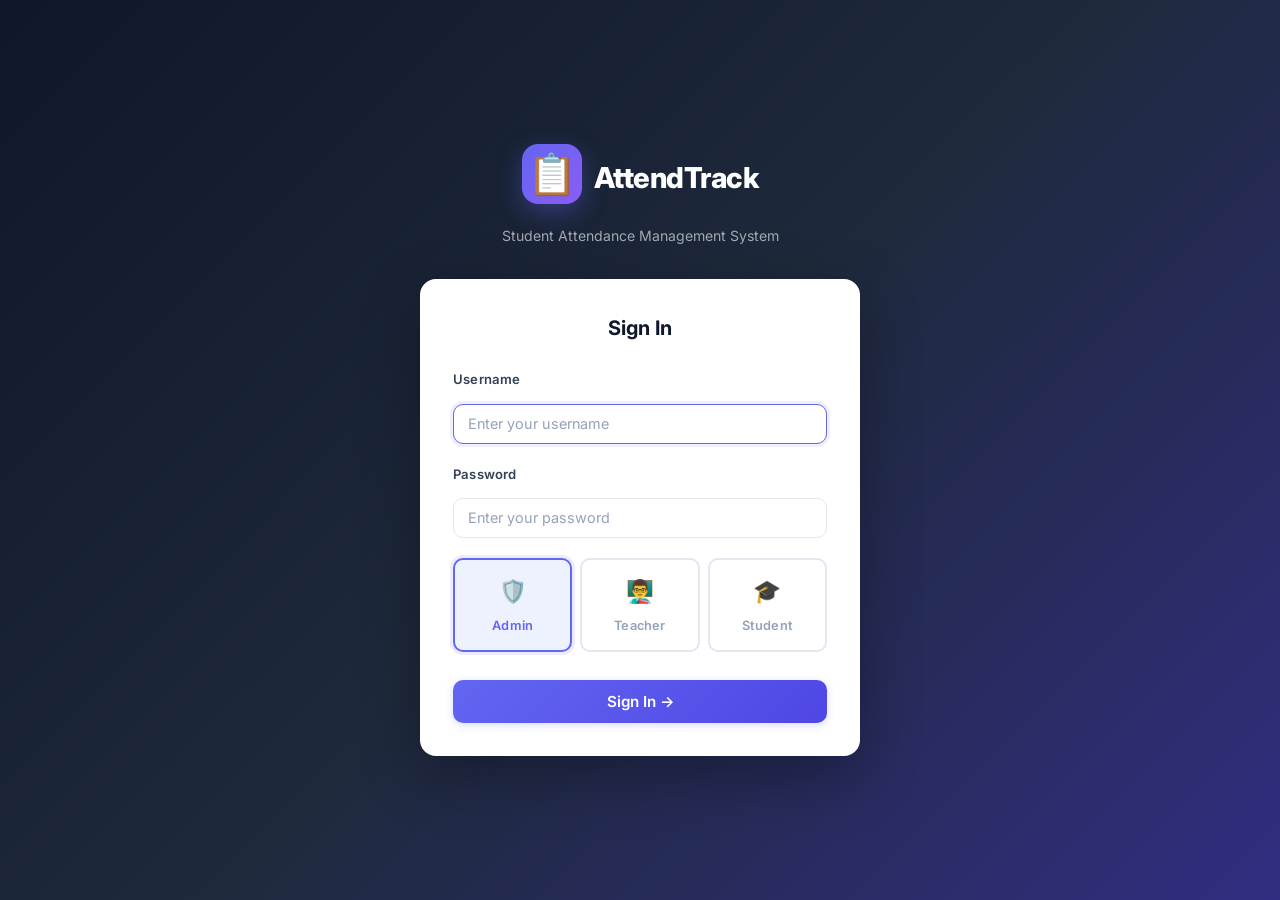
==== commit 7376a66e: "filter" ====
--- a/add-student.html
+++ b/add-student.html
@@ -69,11 +69,15 @@
               <div class="form-grid">
                 <div class="form-group">
                   <label for="inp-course">Course / Class</label>
-                  <input type="text" id="inp-course" placeholder="e.g. B.Tech Computer Science" />
+                  <select id="inp-course">
+                    <option value="" disabled selected>— Select Course —</option>
+                  </select>
                 </div>
                 <div class="form-group">
                   <label for="inp-semester">Year</label>
-                  <input type="text" id="inp-semester" placeholder="e.g. 2nd Year" />
+                  <select id="inp-semester">
+                    <option value="" disabled selected>— Select Year —</option>
+                  </select>
                 </div>
                 <div class="form-group">
                   <label for="inp-department">Department</label>
--- a/css/common.css
+++ b/css/common.css
@@ -156,6 +156,71 @@
 }
 .sidebar-overlay--visible { display: block; opacity: 1; }
 
+/* Sidebar user section */
+.sidebar__user {
+  display: flex; align-items: center; justify-content: space-between;
+  padding: 1rem 1.25rem;
+  border-top: 1px solid rgba(255,255,255,0.06);
+  margin-top: auto;
+  background: rgba(0,0,0,0.15);
+}
+.sidebar__user-info {
+  display: flex; align-items: center; gap: 0.65rem;
+  overflow: hidden;
+}
+.sidebar__user-avatar {
+  width: 36px; height: 36px;
+  border-radius: 50%;
+  background: linear-gradient(135deg, var(--clr-primary), #8b5cf6);
+  color: #fff;
+  display: flex; align-items: center; justify-content: center;
+  font-weight: 700; font-size: 0.9rem;
+  flex-shrink: 0;
+  box-shadow: 0 2px 8px rgba(99,102,241,0.3);
+}
+.sidebar__user-details { overflow: hidden; }
+.sidebar__user-name {
+  font-size: 0.82rem; font-weight: 600;
+  color: rgba(255,255,255,0.9);
+  white-space: nowrap; overflow: hidden; text-overflow: ellipsis;
+}
+.sidebar__user-role {
+  font-size: 0.7rem; font-weight: 500;
+  color: rgba(255,255,255,0.45);
+}
+.sidebar__logout {
+  background: none; border: 1px solid rgba(255,255,255,0.1);
+  color: rgba(255,255,255,0.5);
+  width: 32px; height: 32px;
+  border-radius: 8px;
+  cursor: pointer; font-size: 1rem;
+  display: flex; align-items: center; justify-content: center;
+  transition: all var(--transition);
+  flex-shrink: 0;
+}
+.sidebar__logout:hover {
+  background: rgba(239,68,68,0.15);
+  border-color: rgba(239,68,68,0.3);
+  color: #f87171;
+}
+
+/* Topbar logout */
+.topbar__logout {
+  background: none; border: 1px solid rgba(255,255,255,0.15);
+  color: rgba(255,255,255,0.6);
+  width: 32px; height: 32px;
+  border-radius: 8px;
+  cursor: pointer; font-size: 0.9rem;
+  display: flex; align-items: center; justify-content: center;
+  transition: all var(--transition);
+  margin-left: auto;
+}
+.topbar__logout:hover {
+  background: rgba(239,68,68,0.15);
+  border-color: rgba(239,68,68,0.3);
+  color: #f87171;
+}
+
 /* ============================================================
    TOP BAR (mobile)
    ============================================================ */
@@ -309,6 +374,7 @@
 input[type="number"],
 input[type="date"],
 input[type="time"],
+input[type="password"],
 select,
 textarea {
   padding: 0.65rem 0.85rem;
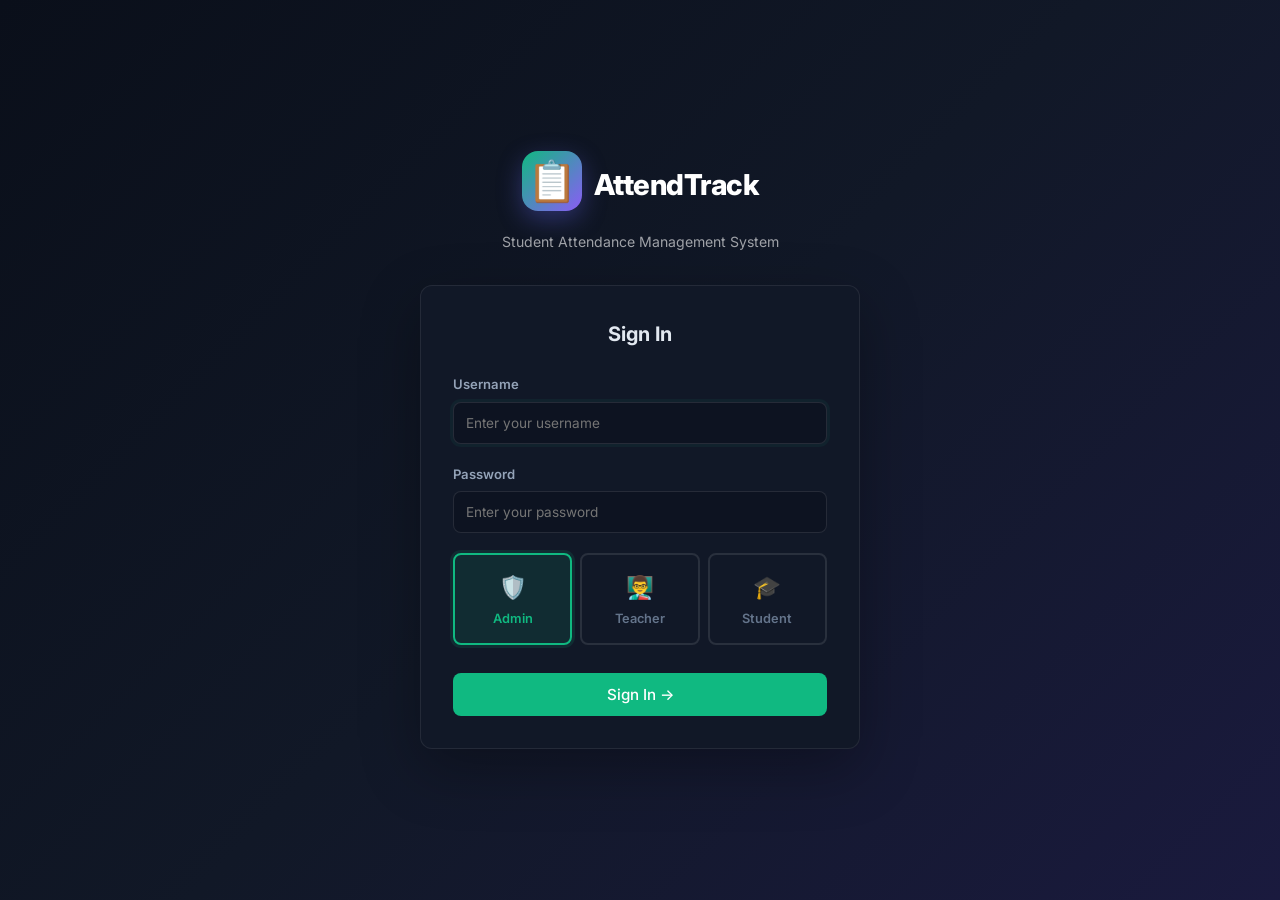
==== commit 5df41232: "Change in complete ui/ux" ====
--- a/add-student.html
+++ b/add-student.html
@@ -8,49 +8,63 @@
   <link rel="stylesheet" href="css/pages.css" />
 </head>
 <body>
-  <!-- Sidebar nav is auto-injected by common.js -->
   <div class="page">
-    <h1 class="page-title" id="page-heading">Add Student</h1>
+    <div class="page-header">
+      <div>
+        <h1 class="page-title" id="page-heading">Add New Student</h1>
+        <p class="page-subtitle">Enter student details</p>
+      </div>
+    </div>
 
     <div class="card">
       <div class="accordion" id="student-accordion">
 
-        <!-- Panel 1: Basic Details -->
         <div class="accordion__item accordion__item--open" id="panel-basic">
           <div class="accordion__header">
-            <span>Basic Details</span>
-            <span class="accordion__chevron">▼</span>
+            <h2 class="card__title">Personal Info</h2>
           </div>
           <div class="accordion__body">
             <div class="accordion__content">
-              <div class="form-grid">
-                <div class="form-group">
-                  <label for="inp-id">Student ID / Roll Number <span class="required">*</span></label>
-                  <input type="text" id="inp-id" placeholder="e.g. STU101" required />
-                  <span class="error-text" id="err-id" style="display: none;"></span>
-                </div>
-                <div class="form-group">
-                  <label for="inp-name">Full Name <span class="required">*</span></label>
-                  <input type="text" id="inp-name" placeholder="e.g. Jane Doe" required />
-                  <span class="error-text" id="err-name" style="display: none;"></span>
-                </div>
-                <div class="form-group">
-                  <label for="inp-dob">Date of Birth</label>
-                  <input type="date" id="inp-dob" />
-                </div>
-                <div class="form-group">
-                  <span class="form-label">Gender</span>
-                  <div class="radio-group">
-                    <label><input type="radio" name="gender" value="Male" /> Male</label>
-                    <label><input type="radio" name="gender" value="Female" /> Female</label>
-                    <label><input type="radio" name="gender" value="Other" /> Other</label>
+              <div class="student-form-top" style="display: flex; gap: 2rem; align-items: flex-start;">
+                <div class="form-group" style="flex: 0 0 auto;">
+                  <label class="form-label">Profile Photo</label>
+                  <div style="display: flex; flex-direction: column; align-items: center; gap: 8px;">
+                    <img src="assets/default-avatar.svg" alt="Profile Preview" class="photo-preview" id="photo-preview"
+                         style="width: 100px; height: 100px; object-fit: cover; border-radius: 50%; border: 2px solid var(--clr-border-strong); background: var(--clr-bg-alt);" />
+                    <label for="inp-photo" class="btn btn--outline btn--small" style="cursor: pointer;">
+                      📷 Choose Image
+                    </label>
+                    <input type="file" id="inp-photo" accept="image/*" style="display: none;" />
                   </div>
                 </div>
-                <div class="form-group form-group--full">
-                  <label class="form-label" for="inp-photo">Profile Photo</label>
-                  <div class="photo-upload">
-                    <img src="assets/default-avatar.svg" alt="Profile Preview" class="photo-preview" id="photo-preview" />
-                    <input type="file" id="inp-photo" accept="image/*" />
+                <div class="form-grid" style="flex: 1;">
+                  <div class="form-group">
+                    <label for="inp-id">Student ID / Roll Number <span class="required">*</span></label>
+                    <input type="text" id="inp-id" placeholder="e.g. STU101" required />
+                    <span class="error-text hidden" id="err-id"></span>
+                  </div>
+                  <div class="form-group">
+                    <label for="inp-name">Full Name <span class="required">*</span></label>
+                    <input type="text" id="inp-name" placeholder="e.g. Jane Doe" required />
+                    <span class="error-text hidden" id="err-name"></span>
+                  </div>
+                  <div class="form-group">
+                    <label for="inp-dob">Date of Birth</label>
+                    <input type="date" id="inp-dob" />
+                  </div>
+                  <div class="form-group">
+                    <label class="form-label">Gender</label>
+                    <div style="display: flex; gap: 16px; align-items: center; padding-top: 8px;">
+                      <label style="display: flex; align-items: center; gap: 6px; cursor: pointer; color: var(--clr-text); font-weight: normal;">
+                        <input type="radio" name="gender" value="Male" style="accent-color: var(--clr-primary);" /> Male
+                      </label>
+                      <label style="display: flex; align-items: center; gap: 6px; cursor: pointer; color: var(--clr-text); font-weight: normal;">
+                        <input type="radio" name="gender" value="Female" style="accent-color: var(--clr-primary);" /> Female
+                      </label>
+                      <label style="display: flex; align-items: center; gap: 6px; cursor: pointer; color: var(--clr-text); font-weight: normal;">
+                        <input type="radio" name="gender" value="Other" style="accent-color: var(--clr-primary);" /> Other
+                      </label>
+                    </div>
                   </div>
                 </div>
               </div>
@@ -58,11 +72,9 @@
           </div>
         </div>
 
-        <!-- Panel 2: Academic Details -->
         <div class="accordion__item" id="panel-academic">
           <div class="accordion__header">
-            <span>Academic Details</span>
-            <span class="accordion__chevron">▼</span>
+            <h2 class="card__title">Academic Info</h2>
           </div>
           <div class="accordion__body">
             <div class="accordion__content">
@@ -100,11 +112,9 @@
           </div>
         </div>
 
-        <!-- Panel 3: Contact Details -->
         <div class="accordion__item" id="panel-contact">
           <div class="accordion__header">
-            <span>Contact Details</span>
-            <span class="accordion__chevron">▼</span>
+            <h2 class="card__title">Contact Info</h2>
           </div>
           <div class="accordion__body">
             <div class="accordion__content">
@@ -134,11 +144,9 @@
           </div>
         </div>
 
-        <!-- Panel 4: Parent/Guardian Details -->
         <div class="accordion__item" id="panel-parent">
           <div class="accordion__header">
-            <span>Parent/Guardian Details</span>
-            <span class="accordion__chevron">▼</span>
+            <h2 class="card__title">Parent/Guardian Info</h2>
           </div>
           <div class="accordion__body">
             <div class="accordion__content">
@@ -164,20 +172,16 @@
           </div>
         </div>
 
-        <!-- Panel 5: Review & Submit -->
         <div class="accordion__item" id="panel-review">
           <div class="accordion__header">
-            <span>Review &amp; Submit</span>
-            <span class="accordion__chevron">▼</span>
+            <h2 class="card__title">Review &amp; Submit</h2>
           </div>
           <div class="accordion__body">
             <div class="accordion__content">
-              <div id="review-summary">
-                <!-- JS will render formatted summary of filled fields -->
-              </div>
+              <div id="review-summary"></div>
               <div class="btn-row">
                 <button type="button" class="btn btn--success" id="save-btn">Save Student</button>
-                <button type="button" class="btn btn--outline" id="reset-btn">Reset</button>
+                <button type="button" class="btn btn--outline" id="reset-btn">Cancel</button>
               </div>
             </div>
           </div>
--- a/css/common.css
+++ b/css/common.css
@@ -1,1005 +1,638 @@
-/* ============================================================
-   COMMON.CSS — Professional Design System v2
-   Modern, clean, with smooth animations & depth
-   ============================================================ */
-
-/* ── Google Fonts ────────────────────────────────────────────── */
-@import url('https://fonts.googleapis.com/css2?family=Inter:wght@300;400;500;600;700;800;900&display=swap');
-
-/* ── Custom Properties ───────────────────────────────────────── */
+@import url('https://fonts.googleapis.com/css2?family=Inter:wght@300;400;500;600;700;800&display=swap');
+
+/* ── Design Tokens ──────────────────────────────────────────── */
 :root {
-  /* Primary palette */
-  --clr-primary: #6366f1;
-  --clr-primary-hover: #4f46e5;
-  --clr-primary-light: #eef2ff;
-  --clr-primary-50: #e0e7ff;
-  --clr-primary-900: #312e81;
-
-  /* Semantic colors */
-  --clr-success: #10b981;
-  --clr-success-hover: #059669;
-  --clr-success-light: #d1fae5;
+  --clr-bg: #0b1120;
+  --clr-bg-alt: #0f172a;
+  --clr-surface: #131c2e;
+  --clr-surface-hover: #1a2540;
+  --clr-surface-2: #1e293b;
+  --clr-primary: #10b981;
+  --clr-primary-hover: #059669;
+  --clr-primary-light: rgba(16,185,129,0.10);
+  --clr-primary-50: rgba(16,185,129,0.06);
+  --clr-text: #e2e8f0;
+  --clr-text-secondary: #94a3b8;
+  --clr-text-muted: #64748b;
+  --clr-border: rgba(255,255,255,0.06);
+  --clr-border-strong: rgba(255,255,255,0.10);
+  --clr-success: #22c55e;
   --clr-danger: #ef4444;
-  --clr-danger-hover: #dc2626;
-  --clr-danger-light: #fee2e2;
+  --clr-danger-light: rgba(239,68,68,0.12);
   --clr-warning: #f59e0b;
-  --clr-warning-hover: #d97706;
-  --clr-warning-light: #fef3c7;
+  --clr-warning-light: rgba(245,158,11,0.12);
   --clr-info: #3b82f6;
-  --clr-info-light: #dbeafe;
-  --clr-late: #f59e0b;
-  --clr-late-light: #fef3c7;
-  --clr-leave: #8b5cf6;
-  --clr-leave-light: #ede9fe;
-
-  /* Neutrals */
+  --radius: 12px;
+  --radius-sm: 8px;
+  --radius-xs: 6px;
+  --shadow: 0 2px 8px rgba(0,0,0,0.25);
+  --shadow-lg: 0 8px 32px rgba(0,0,0,0.4);
+  --transition: 0.2s cubic-bezier(0.4,0,0.2,1);
+}
+
+/* ── Light Mode Override ─────────────────────────────────────── */
+[data-theme="light"] {
   --clr-bg: #f8fafc;
+  --clr-bg-alt: #ffffff;
   --clr-surface: #ffffff;
+  --clr-surface-hover: #f1f5f9;
+  --clr-surface-2: #e2e8f0;
+  --clr-primary: #10b981;
+  --clr-primary-hover: #059669;
+  --clr-primary-light: rgba(16,185,129,0.12);
+  --clr-primary-50: rgba(16,185,129,0.06);
   --clr-text: #0f172a;
-  --clr-text-secondary: #334155;
-  --clr-text-muted: #94a3b8;
-  --clr-border: #e2e8f0;
-  --clr-border-light: #f1f5f9;
-
-  /* Sidebar */
-  --sidebar-bg: #0f172a;
-  --sidebar-w: 260px;
-  --topbar-h: 60px;
-
-  /* Effects */
-  --radius: 16px;
-  --radius-sm: 10px;
-  --radius-xs: 6px;
-  --shadow-xs: 0 1px 2px rgba(0,0,0,0.05);
-  --shadow-sm: 0 1px 3px rgba(0,0,0,0.06), 0 1px 2px rgba(0,0,0,0.04);
-  --shadow: 0 4px 6px -1px rgba(0,0,0,0.07), 0 2px 4px -2px rgba(0,0,0,0.05);
-  --shadow-md: 0 10px 15px -3px rgba(0,0,0,0.08), 0 4px 6px -4px rgba(0,0,0,0.04);
-  --shadow-lg: 0 20px 25px -5px rgba(0,0,0,0.08), 0 8px 10px -6px rgba(0,0,0,0.04);
-  --shadow-glow: 0 0 20px rgba(99,102,241,0.15);
-  --transition: 0.2s cubic-bezier(0.4,0,0.2,1);
-  --transition-slow: 0.35s cubic-bezier(0.4,0,0.2,1);
+  --clr-text-secondary: #475569;
+  --clr-text-muted: #64748b;
+  --clr-border: rgba(0, 0, 0, 0.08);
+  --clr-border-strong: rgba(0, 0, 0, 0.16);
+  --clr-success: #16a34a;
+  --clr-danger: #dc2626;
+  --clr-danger-light: rgba(220,38,38,0.10);
+  --clr-warning: #d97706;
+  --clr-warning-light: rgba(217,119,6,0.10);
+  --clr-info: #2563eb;
+  --shadow: 0 1px 4px rgba(0,0,0,0.08);
+  --shadow-lg: 0 8px 30px rgba(0,0,0,0.10);
+  color-scheme: light;
+}
+
+[data-theme="light"] input,
+[data-theme="light"] select,
+[data-theme="light"] textarea {
+  background-color: #ffffff;
+  color: var(--clr-text);
+  border-color: var(--clr-border-strong);
+}
+
+[data-theme="light"] select {
+  background-color: #ffffff;
+  background-image: url("data:image/svg+xml,%3Csvg xmlns='http://www.w3.org/2000/svg' fill='none' viewBox='0 0 24 24' stroke='%23475569'%3E%3Cpath stroke-linecap='round' stroke-linejoin='round' stroke-width='2' d='M19 9l-7 7-7-7'/%3E%3C/svg%3E");
+  background-repeat: no-repeat !important;
+  background-position: right 14px center !important;
+  background-size: 16px 16px !important;
+}
+
+[data-theme="light"] select option {
+  background-color: #ffffff;
+  color: #0f172a;
 }
 
 /* ── Reset ───────────────────────────────────────────────────── */
 *, *::before, *::after { margin: 0; padding: 0; box-sizing: border-box; }
-html { font-size: 16px; scroll-behavior: smooth; }
+html { font-size: 16px; scroll-behavior: smooth; color-scheme: dark; }
 body {
   font-family: 'Inter', system-ui, -apple-system, sans-serif;
   background: var(--clr-bg);
   color: var(--clr-text);
-  line-height: 1.65;
+  line-height: 1.6;
   min-height: 100vh;
   -webkit-font-smoothing: antialiased;
-  -moz-osx-font-smoothing: grayscale;
-}
-
+  opacity: 0;
+  transition: opacity 0.2s ease;
+}
+body.body--ready { opacity: 1; }
 a { color: var(--clr-primary); text-decoration: none; transition: color var(--transition); }
 a:hover { color: var(--clr-primary-hover); }
 img { max-width: 100%; display: block; }
-::selection { background: var(--clr-primary-50); color: var(--clr-primary-900); }
-
-/* ============================================================
-   SIDEBAR
-   ============================================================ */
+ul { list-style: none; }
+::selection { background: rgba(16,185,129,0.25); }
+.hidden { display: none !important; }
+
+/* ── Scrollbars ─────────────────────────────────────────────── */
+::-webkit-scrollbar { width: 6px; height: 6px; }
+::-webkit-scrollbar-track { background: transparent; }
+::-webkit-scrollbar-thumb { background: var(--clr-surface-2); border-radius: 99px; }
+::-webkit-scrollbar-thumb:hover { background: var(--clr-text-muted); }
+
+/* ══════════════════════════════════════════════════════════════
+   SIDEBAR — only navigation, no topbar
+   ══════════════════════════════════════════════════════════════ */
 .sidebar {
   position: fixed; top: 0; left: 0; bottom: 0;
-  width: var(--sidebar-w);
-  background: var(--sidebar-bg);
+  width: 250px;
+  background: var(--clr-bg-alt);
+  border-right: 1px solid var(--clr-border);
   display: flex; flex-direction: column;
-  z-index: 100;
-  transition: transform var(--transition-slow);
-  border-right: 1px solid rgba(255,255,255,0.06);
-}
-
+  z-index: 40;
+  transition: transform 0.25s ease;
+  overflow-y: auto;
+}
 .sidebar__brand {
-  display: flex; align-items: center; gap: 0.75rem;
-  padding: 1.5rem 1.25rem;
-  border-bottom: 1px solid rgba(255,255,255,0.06);
+  display: flex; align-items: center; gap: 10px;
+  padding: 20px 20px 16px;
+  border-bottom: 1px solid var(--clr-border);
+  margin-bottom: 8px;
+  flex-shrink: 0;
 }
 .sidebar__logo {
-  font-size: 1.6rem;
-  width: 42px; height: 42px;
+  width: 36px; height: 36px;
+  background: linear-gradient(135deg, var(--clr-primary), #059669);
+  border-radius: 10px;
   display: flex; align-items: center; justify-content: center;
-  background: linear-gradient(135deg, var(--clr-primary), #8b5cf6);
-  border-radius: 12px;
-  box-shadow: 0 4px 12px rgba(99,102,241,0.3);
+  font-size: 1.1rem;
 }
 .sidebar__title {
-  font-size: 1.2rem; font-weight: 800;
-  color: #fff; letter-spacing: -0.3px;
-}
-
+  font-size: 1.1rem; font-weight: 700; color: var(--clr-text);
+  letter-spacing: -0.3px;
+}
 .sidebar__nav {
-  flex: 1; padding: 1rem 0.75rem;
-  overflow-y: auto; display: flex; flex-direction: column; gap: 4px;
-}
-.sidebar__nav::-webkit-scrollbar { width: 4px; }
-.sidebar__nav::-webkit-scrollbar-thumb { background: rgba(255,255,255,0.1); border-radius: 4px; }
-
+  flex: 1; padding: 4px 12px;
+  display: flex; flex-direction: column; gap: 2px;
+}
 .sidebar__link {
-  display: flex; align-items: center; gap: 0.75rem;
-  padding: 0.7rem 1rem;
-  color: rgba(255,255,255,0.55);
-  font-size: 0.88rem; font-weight: 500;
+  display: flex; align-items: center; gap: 12px;
+  padding: 10px 14px; border-radius: var(--radius-sm);
+  color: var(--clr-text-secondary); font-size: 0.88rem; font-weight: 500;
   transition: all var(--transition);
-  text-decoration: none;
-  border-radius: var(--radius-sm);
-  position: relative;
 }
 .sidebar__link:hover {
-  color: rgba(255,255,255,0.9);
-  background: rgba(255,255,255,0.06);
-  text-decoration: none;
+  background: var(--clr-surface); color: var(--clr-text);
 }
 .sidebar__link--active {
-  color: #fff;
-  background: linear-gradient(135deg, rgba(99,102,241,0.25), rgba(139,92,246,0.15));
-  box-shadow: inset 0 0 0 1px rgba(99,102,241,0.3);
-}
-.sidebar__link--active::before {
-  content: '';
-  position: absolute; left: 0; top: 50%;
-  transform: translateY(-50%);
-  width: 3px; height: 20px;
-  background: var(--clr-primary);
-  border-radius: 0 3px 3px 0;
-}
-.sidebar__icon { font-size: 1.1rem; width: 1.5rem; text-align: center; flex-shrink: 0; }
+  background: var(--clr-primary-light); color: var(--clr-primary) !important;
+  font-weight: 600;
+}
+.sidebar__icon { font-size: 1.15rem; width: 22px; text-align: center; }
+
+/* Sidebar user section */
+.sidebar__user {
+  padding: 16px 16px 20px;
+  border-top: 1px solid var(--clr-border);
+  display: flex; align-items: center; gap: 12px;
+  flex-shrink: 0; margin-top: auto;
+}
+.sidebar__user-avatar {
+  width: 38px; height: 38px; border-radius: 10px;
+  background: linear-gradient(135deg, var(--clr-primary), #059669);
+  color: #fff; display: flex; align-items: center; justify-content: center;
+  font-weight: 700; font-size: 0.95rem; flex-shrink: 0;
+}
+.sidebar__user-info { flex: 1; min-width: 0; }
+.sidebar__user-name {
+  font-size: 0.85rem; font-weight: 600; color: var(--clr-text);
+  white-space: nowrap; overflow: hidden; text-overflow: ellipsis;
+}
+.sidebar__user-role {
+  font-size: 0.72rem; color: var(--clr-primary); font-weight: 600;
+  text-transform: uppercase; letter-spacing: 0.5px;
+}
+.sidebar__logout {
+  background: var(--clr-surface); border: 1px solid var(--clr-border);
+  border-radius: var(--radius-xs); width: 34px; height: 34px;
+  display: flex; align-items: center; justify-content: center;
+  cursor: pointer; color: var(--clr-text-muted); font-size: 1rem;
+  transition: all var(--transition); flex-shrink: 0;
+}
+.sidebar__logout:hover { background: var(--clr-danger-light); color: var(--clr-danger); border-color: transparent; }
+
+/* ── Mobile Topbar (only visible < 768px) ───────────────────── */
+.topbar {
+  display: none; /* Hidden on desktop */
+  position: fixed; top: 0; left: 0; right: 0; height: 56px;
+  background: var(--clr-bg-alt); border-bottom: 1px solid var(--clr-border);
+  align-items: center; padding: 0 16px; gap: 12px; z-index: 50;
+}
+.topbar__hamburger {
+  width: 36px; height: 36px; background: var(--clr-surface);
+  border: 1px solid var(--clr-border); border-radius: var(--radius-xs);
+  display: flex; flex-direction: column; align-items: center; justify-content: center;
+  gap: 4px; cursor: pointer; flex-shrink: 0;
+}
+.topbar__hamburger span {
+  display: block; width: 16px; height: 2px; background: var(--clr-text-secondary);
+  border-radius: 2px; transition: all var(--transition);
+}
+.topbar__title {
+  font-size: 1rem; font-weight: 700; color: var(--clr-text);
+}
+.topbar__logout {
+  margin-left: auto; background: var(--clr-surface);
+  border: 1px solid var(--clr-border); border-radius: var(--radius-xs);
+  width: 34px; height: 34px; display: flex; align-items: center; justify-content: center;
+  cursor: pointer; color: var(--clr-text-muted); font-size: 1rem;
+}
+.topbar__logout:hover { color: var(--clr-danger); }
 
 /* Sidebar overlay */
 .sidebar-overlay {
   display: none; position: fixed; inset: 0;
-  background: rgba(0,0,0,0.5);
-  backdrop-filter: blur(4px);
-  z-index: 99;
-  opacity: 0; transition: opacity var(--transition-slow);
-}
-.sidebar-overlay--visible { display: block; opacity: 1; }
-
-/* Sidebar user section */
-.sidebar__user {
-  display: flex; align-items: center; justify-content: space-between;
-  padding: 1rem 1.25rem;
-  border-top: 1px solid rgba(255,255,255,0.06);
-  margin-top: auto;
-  background: rgba(0,0,0,0.15);
-}
-.sidebar__user-info {
-  display: flex; align-items: center; gap: 0.65rem;
-  overflow: hidden;
-}
-.sidebar__user-avatar {
-  width: 36px; height: 36px;
-  border-radius: 50%;
-  background: linear-gradient(135deg, var(--clr-primary), #8b5cf6);
-  color: #fff;
-  display: flex; align-items: center; justify-content: center;
-  font-weight: 700; font-size: 0.9rem;
-  flex-shrink: 0;
-  box-shadow: 0 2px 8px rgba(99,102,241,0.3);
-}
-.sidebar__user-details { overflow: hidden; }
-.sidebar__user-name {
-  font-size: 0.82rem; font-weight: 600;
-  color: rgba(255,255,255,0.9);
-  white-space: nowrap; overflow: hidden; text-overflow: ellipsis;
-}
-.sidebar__user-role {
-  font-size: 0.7rem; font-weight: 500;
-  color: rgba(255,255,255,0.45);
-}
-.sidebar__logout {
-  background: none; border: 1px solid rgba(255,255,255,0.1);
-  color: rgba(255,255,255,0.5);
-  width: 32px; height: 32px;
-  border-radius: 8px;
-  cursor: pointer; font-size: 1rem;
-  display: flex; align-items: center; justify-content: center;
-  transition: all var(--transition);
-  flex-shrink: 0;
-}
-.sidebar__logout:hover {
-  background: rgba(239,68,68,0.15);
-  border-color: rgba(239,68,68,0.3);
-  color: #f87171;
-}
-
-/* Topbar logout */
-.topbar__logout {
-  background: none; border: 1px solid rgba(255,255,255,0.15);
-  color: rgba(255,255,255,0.6);
-  width: 32px; height: 32px;
-  border-radius: 8px;
-  cursor: pointer; font-size: 0.9rem;
-  display: flex; align-items: center; justify-content: center;
-  transition: all var(--transition);
-  margin-left: auto;
-}
-.topbar__logout:hover {
-  background: rgba(239,68,68,0.15);
-  border-color: rgba(239,68,68,0.3);
-  color: #f87171;
-}
-
-/* ============================================================
-   TOP BAR (mobile)
-   ============================================================ */
-.topbar {
-  display: none;
-  position: fixed; top: 0; left: 0; right: 0;
-  height: var(--topbar-h);
-  background: var(--sidebar-bg);
-  color: #fff;
-  align-items: center; gap: 0.75rem;
-  padding: 0 1.25rem; z-index: 101;
-  box-shadow: 0 1px 3px rgba(0,0,0,0.2);
-}
-.topbar__title { font-size: 1.05rem; font-weight: 700; letter-spacing: -0.3px; }
-.topbar__hamburger {
-  background: none; border: none; cursor: pointer;
-  display: flex; flex-direction: column; gap: 5px;
-  padding: 6px; border-radius: 6px;
-  transition: background var(--transition);
-}
-.topbar__hamburger:hover { background: rgba(255,255,255,0.1); }
-.topbar__hamburger span {
-  display: block; width: 20px; height: 2px;
-  background: #fff; border-radius: 2px;
-  transition: var(--transition);
-}
-
-/* ============================================================
-   PAGE WRAPPER
-   ============================================================ */
+  background: rgba(0,0,0,0.5); backdrop-filter: blur(2px);
+  z-index: 35;
+}
+.sidebar-overlay--visible { display: block; }
+
+/* ── Page Layout ────────────────────────────────────────────── */
 .page {
-  margin-left: var(--sidebar-w);
-  padding: 2rem 2.5rem;
+  margin-left: 250px;
+  padding: 28px 32px 48px;
   min-height: 100vh;
-  max-width: 1200px;
-}
-
-/* ============================================================
-   CARDS
-   ============================================================ */
-.card {
-  background: var(--clr-surface);
-  border-radius: var(--radius);
-  border: 1px solid var(--clr-border);
-  box-shadow: var(--shadow-sm);
-  padding: 1.5rem;
-  transition: box-shadow var(--transition);
-}
-.card:hover { box-shadow: var(--shadow); }
-.card + .card { margin-top: 1.5rem; }
-.card__header {
-  display: flex; align-items: center; justify-content: space-between;
-  flex-wrap: wrap; gap: 0.75rem;
-  margin-bottom: 1.25rem;
-}
-.card__title {
-  font-size: 1.05rem; font-weight: 700;
-  color: var(--clr-text);
-  letter-spacing: -0.2px;
-}
-
-/* ============================================================
-   PAGE TITLE
-   ============================================================ */
+}
+.page-header {
+  display: flex; align-items: flex-start; justify-content: space-between;
+  flex-wrap: wrap; gap: 12px; margin-bottom: 24px;
+}
 .page-title {
-  font-size: 1.75rem; font-weight: 800;
-  margin-bottom: 1.75rem;
-  color: var(--clr-text);
-  letter-spacing: -0.5px;
-}
-.page-title small {
-  font-size: 0.82rem; font-weight: 500;
-  color: var(--clr-text-muted);
-  margin-left: 0.6rem;
-}
-
-/* ============================================================
-   STATS GRID
-   ============================================================ */
+  font-size: 1.5rem; font-weight: 700; color: var(--clr-text);
+  line-height: 1.2;
+}
+.page-subtitle {
+  font-size: 0.88rem; color: var(--clr-text-muted); margin-top: 4px;
+}
+
+/* ── Stat Cards ─────────────────────────────────────────────── */
 .stats-grid {
   display: grid;
-  grid-template-columns: repeat(auto-fit, minmax(200px, 1fr));
-  gap: 1rem; margin-bottom: 1.75rem;
+  grid-template-columns: repeat(auto-fit, minmax(220px, 1fr));
+  gap: 16px; margin-bottom: 24px;
 }
 .stat-card {
-  background: var(--clr-surface);
-  border-radius: var(--radius);
-  border: 1px solid var(--clr-border);
-  box-shadow: var(--shadow-sm);
-  padding: 1.5rem;
-  position: relative;
+  background: var(--clr-surface); border: 1px solid var(--clr-border);
+  border-radius: var(--radius); padding: 20px;
+  display: flex; align-items: center; gap: 16px;
+}
+.stat-card__icon {
+  width: 44px; height: 44px; border-radius: 12px;
+  display: flex; align-items: center; justify-content: center;
+  font-size: 1.2rem; flex-shrink: 0;
+}
+.stat-card__icon--green { background: var(--clr-primary-light); color: var(--clr-primary); }
+.stat-card__icon--blue { background: rgba(59,130,246,0.12); color: var(--clr-info); }
+.stat-card__icon--red { background: var(--clr-danger-light); color: var(--clr-danger); }
+.stat-card__icon--amber { background: var(--clr-warning-light); color: var(--clr-warning); }
+.stat-card__info { flex: 1; min-width: 0; }
+.stat-card__value { font-size: 1.65rem; font-weight: 700; line-height: 1.1; }
+.stat-card__label { font-size: 0.82rem; color: var(--clr-text-muted); margin-top: 2px; }
+.stat-card__sub {
+  font-size: 0.72rem; font-weight: 600; margin-top: 2px;
+}
+.stat-card__sub--green { color: var(--clr-primary); }
+.stat-card__sub--red { color: var(--clr-danger); }
+
+/* ── Cards ──────────────────────────────────────────────────── */
+.card {
+  background: var(--clr-surface); border: 1px solid var(--clr-border);
+  border-radius: var(--radius); margin-bottom: 20px;
   overflow: hidden;
-  transition: transform var(--transition), box-shadow var(--transition);
-}
-.stat-card:hover {
-  transform: translateY(-2px);
-  box-shadow: var(--shadow-md);
-}
-.stat-card::before {
-  content: '';
-  position: absolute; top: 0; left: 0; right: 0;
-  height: 3px;
-  background: linear-gradient(90deg, var(--clr-primary), #8b5cf6);
-  border-radius: 3px 3px 0 0;
-}
-.stat-card__value {
-  font-size: 2rem; font-weight: 800;
-  color: var(--clr-primary);
-  letter-spacing: -1px;
-  line-height: 1.2;
-}
-.stat-card__label {
-  font-size: 0.78rem; font-weight: 600;
-  color: var(--clr-text-muted);
-  text-transform: uppercase;
-  letter-spacing: 0.5px;
-  margin-top: 0.35rem;
-}
-.stat-card--danger::before { background: linear-gradient(90deg, var(--clr-danger), #f97316); }
-.stat-card--danger .stat-card__value { color: var(--clr-danger); }
-.stat-card--success::before { background: linear-gradient(90deg, var(--clr-success), #34d399); }
-.stat-card--success .stat-card__value { color: var(--clr-success); }
-.stat-card--warning::before { background: linear-gradient(90deg, var(--clr-warning), #fbbf24); }
-.stat-card--warning .stat-card__value { color: var(--clr-warning); }
-
-/* ============================================================
-   FORMS
-   ============================================================ */
-.form-grid {
-  display: grid;
-  grid-template-columns: repeat(auto-fit, minmax(240px, 1fr));
-  gap: 1.25rem;
-}
-.form-group {
-  display: flex; flex-direction: column; gap: 0.4rem;
-}
-.form-group--full { grid-column: 1 / -1; }
-
+}
+.card__header {
+  padding: 18px 22px; border-bottom: 1px solid var(--clr-border);
+  display: flex; align-items: center; justify-content: space-between;
+  gap: 12px;
+}
+.card__title { font-size: 1rem; font-weight: 600; color: var(--clr-text); }
+.card__body { padding: 22px; }
+
+/* ── Badge ──────────────────────────────────────────────────── */
+.badge {
+  display: inline-flex; align-items: center; gap: 6px;
+  padding: 5px 12px; border-radius: 99px;
+  font-size: 0.75rem; font-weight: 600;
+}
+.badge--primary { background: var(--clr-primary-light); color: var(--clr-primary); }
+.badge--success { background: rgba(34,197,94,0.12); color: var(--clr-success); }
+.badge--danger { background: var(--clr-danger-light); color: var(--clr-danger); }
+.badge--warning { background: var(--clr-warning-light); color: var(--clr-warning); }
+
+/* ── Status Pills ───────────────────────────────────────────── */
+.status-pill {
+  display: inline-flex; align-items: center; justify-content: center;
+  padding: 4px 12px; border-radius: var(--radius-xs);
+  font-size: 0.72rem; font-weight: 600; text-transform: uppercase;
+  letter-spacing: 0.3px;
+}
+.status-pill--present { background: var(--clr-primary-light); color: var(--clr-primary); }
+.status-pill--absent  { background: var(--clr-danger-light); color: var(--clr-danger); }
+.status-pill--late    { background: var(--clr-warning-light); color: var(--clr-warning); }
+.status-pill--leave   { background: rgba(59,130,246,0.12); color: var(--clr-info); }
+
+/* Percentage badges */
+.pct-badge {
+  display: inline-flex; padding: 4px 10px; border-radius: var(--radius-xs);
+  font-size: 0.78rem; font-weight: 700;
+}
+.pct-badge--good   { background: var(--clr-primary-light); color: var(--clr-primary); }
+.pct-badge--warn   { background: var(--clr-warning-light); color: var(--clr-warning); }
+.pct-badge--danger { background: var(--clr-danger-light); color: var(--clr-danger); }
+
+/* ── Tables ─────────────────────────────────────────────────── */
+.table-wrapper { overflow-x: auto; }
+table { width: 100%; border-collapse: collapse; }
+thead th {
+  padding: 12px 20px; text-align: left;
+  font-size: 0.72rem; text-transform: uppercase; letter-spacing: 0.5px;
+  color: var(--clr-text-muted); font-weight: 600;
+  background: var(--clr-surface-2); white-space: nowrap;
+}
+tbody tr { border-bottom: 1px solid var(--clr-border); transition: background var(--transition); }
+tbody tr:last-child { border-bottom: none; }
+tbody tr:hover { background: var(--clr-surface-hover); }
+tbody td { padding: 14px 20px; font-size: 0.85rem; vertical-align: middle; }
+.table-empty {
+  text-align: center; padding: 48px 20px;
+  color: var(--clr-text-muted); font-size: 0.88rem;
+}
+
+/* ── Buttons ────────────────────────────────────────────────── */
+.btn {
+  display: inline-flex; align-items: center; justify-content: center; gap: 6px;
+  padding: 9px 18px; border-radius: var(--radius-sm);
+  font-family: inherit; font-size: 0.85rem; font-weight: 500;
+  cursor: pointer; border: none; background: transparent;
+  color: var(--clr-text); transition: all var(--transition);
+  white-space: nowrap;
+}
+.btn:disabled { opacity: 0.5; cursor: not-allowed; }
+.btn--primary { background: var(--clr-primary); color: #fff; }
+.btn--primary:hover:not(:disabled) { background: var(--clr-primary-hover); }
+.btn--outline { border: 1px solid var(--clr-border-strong); }
+.btn--outline:hover:not(:disabled) { background: var(--clr-surface-hover); }
+.btn--danger { background: var(--clr-danger); color: #fff; }
+.btn--danger:hover:not(:disabled) { background: #dc2626; }
+.btn--small { padding: 6px 12px; font-size: 0.75rem; border-radius: var(--radius-xs); }
+
+/* ── Forms ──────────────────────────────────────────────────── */
+.form-group { margin-bottom: 16px; }
 .form-group label, .form-label {
-  font-size: 0.8rem; font-weight: 600;
-  color: var(--clr-text-secondary);
-  letter-spacing: 0.2px;
-}
-.form-group label .required {
-  color: var(--clr-danger); margin-left: 2px;
-}
-
-input[type="text"],
-input[type="email"],
-input[type="tel"],
-input[type="number"],
-input[type="date"],
-input[type="time"],
-input[type="password"],
-select,
-textarea {
-  padding: 0.65rem 0.85rem;
-  border: 1.5px solid var(--clr-border);
-  border-radius: var(--radius-sm);
-  font-size: 0.9rem;
-  font-family: 'Inter', sans-serif;
+  display: block; font-size: 0.82rem; font-weight: 500;
+  margin-bottom: 6px; color: var(--clr-text-secondary);
+}
+input[type="text"], input[type="password"], input[type="email"], input[type="tel"],
+input[type="number"], input[type="date"], input[type="time"], input[type="month"],
+input[type="search"], textarea, select {
+  width: 100%; padding: 10px 14px;
+  background: var(--clr-bg); border: 1px solid var(--clr-border-strong);
+  border-radius: var(--radius-sm); color: var(--clr-text);
+  font-family: inherit; font-size: 0.85rem;
+  transition: border-color var(--transition), box-shadow var(--transition);
+}
+input:focus, textarea:focus, select:focus {
+  outline: none; border-color: var(--clr-primary);
+  box-shadow: 0 0 0 3px var(--clr-primary-50);
+}
+select {
+  appearance: none;
+  -webkit-appearance: none;
+  -moz-appearance: none;
+  cursor: pointer;
+  background-color: var(--clr-bg);
+  background-image: url("data:image/svg+xml,%3Csvg xmlns='http://www.w3.org/2000/svg' fill='none' viewBox='0 0 24 24' stroke='%2364748b'%3E%3Cpath stroke-linecap='round' stroke-linejoin='round' stroke-width='2' d='M19 9l-7 7-7-7'/%3E%3C/svg%3E");
+  background-repeat: no-repeat;
+  background-position: right 14px center;
+  background-size: 16px 16px;
+  padding-right: 38px;
+}
+select option {
+  background-color: var(--clr-surface);
   color: var(--clr-text);
-  transition: all var(--transition);
-  outline: none; width: 100%;
-  background: var(--clr-surface);
-}
-input:hover, select:hover, textarea:hover {
-  border-color: #cbd5e1;
-}
-input:focus, select:focus, textarea:focus {
-  border-color: var(--clr-primary);
-  box-shadow: 0 0 0 3px rgba(99,102,241,0.1);
-}
-input::placeholder, textarea::placeholder {
-  color: var(--clr-text-muted);
-}
-textarea { resize: vertical; min-height: 80px; }
-input[type="file"] {
-  padding: 0.5rem;
-  border: 1.5px dashed var(--clr-border);
-  background: var(--clr-bg);
-  cursor: pointer;
-}
-input[type="file"]:hover { border-color: var(--clr-primary); }
-
-.input-error { border-color: var(--clr-danger) !important; box-shadow: 0 0 0 3px rgba(239,68,68,0.1) !important; }
-.error-text {
-  font-size: 0.75rem; color: var(--clr-danger);
-  font-weight: 500; margin-top: 2px;
-}
-
-/* Radio group */
-.radio-group {
-  display: flex; gap: 1rem; flex-wrap: wrap;
-  padding-top: 0.3rem;
-}
-.radio-group label {
-  display: flex; align-items: center; gap: 0.4rem;
-  font-weight: 500; cursor: pointer;
-  font-size: 0.88rem; color: var(--clr-text);
-  padding: 0.4rem 0.75rem;
-  border: 1.5px solid var(--clr-border);
-  border-radius: var(--radius-xs);
-  transition: all var(--transition);
-}
-.radio-group label:hover { border-color: var(--clr-primary); background: var(--clr-primary-light); }
-.radio-group input[type="radio"]:checked + span,
-.radio-group label:has(input:checked) {
-  border-color: var(--clr-primary);
-  background: var(--clr-primary-light);
-  color: var(--clr-primary);
-}
-
-/* Photo upload */
-.photo-upload {
-  display: flex; align-items: center; gap: 1.25rem;
-}
-.photo-preview {
-  width: 80px; height: 80px; border-radius: 50%;
-  object-fit: cover;
-  border: 3px solid var(--clr-border);
-  background: var(--clr-bg);
-  box-shadow: var(--shadow-sm);
-}
-
-/* ============================================================
-   BUTTONS
-   ============================================================ */
-.btn {
-  display: inline-flex; align-items: center; justify-content: center; gap: 0.4rem;
-  padding: 0.6rem 1.25rem;
-  font-size: 0.85rem; font-weight: 600; font-family: 'Inter', sans-serif;
-  border: none; border-radius: var(--radius-sm);
-  cursor: pointer;
-  transition: all var(--transition);
-  white-space: nowrap; text-decoration: none;
-  position: relative; overflow: hidden;
-}
-.btn:active { transform: scale(0.97); }
-.btn:focus-visible { outline: 2px solid var(--clr-primary); outline-offset: 2px; }
-
-.btn--primary {
-  background: linear-gradient(135deg, var(--clr-primary), #4f46e5);
-  color: #fff;
-  box-shadow: 0 2px 8px rgba(99,102,241,0.25);
-}
-.btn--primary:hover {
-  background: linear-gradient(135deg, #4f46e5, #4338ca);
-  box-shadow: 0 4px 12px rgba(99,102,241,0.35);
-  transform: translateY(-1px);
-}
-
-.btn--success {
-  background: linear-gradient(135deg, var(--clr-success), #059669);
-  color: #fff;
-  box-shadow: 0 2px 8px rgba(16,185,129,0.25);
-}
-.btn--success:hover {
-  background: linear-gradient(135deg, #059669, #047857);
-  box-shadow: 0 4px 12px rgba(16,185,129,0.35);
-  transform: translateY(-1px);
-}
-
-.btn--danger {
-  background: linear-gradient(135deg, var(--clr-danger), #dc2626);
-  color: #fff;
-  box-shadow: 0 2px 8px rgba(239,68,68,0.25);
-}
-.btn--danger:hover {
-  background: linear-gradient(135deg, #dc2626, #b91c1c);
-  box-shadow: 0 4px 12px rgba(239,68,68,0.35);
-  transform: translateY(-1px);
-}
-
-.btn--warning {
-  background: linear-gradient(135deg, var(--clr-warning), #d97706);
-  color: #fff;
-  box-shadow: 0 2px 8px rgba(245,158,11,0.25);
-}
-.btn--warning:hover {
-  transform: translateY(-1px);
-}
-
-.btn--outline {
-  background: transparent; color: var(--clr-primary);
-  border: 1.5px solid var(--clr-primary);
-  box-shadow: none;
-}
-.btn--outline:hover {
-  background: var(--clr-primary-light);
-  box-shadow: 0 2px 8px rgba(99,102,241,0.12);
-}
-
-.btn--small { padding: 0.4rem 0.85rem; font-size: 0.78rem; }
-.btn--icon { padding: 0.45rem 0.6rem; font-size: 0.82rem; border-radius: var(--radius-xs); }
-.btn--block { width: 100%; }
-
-.btn-row {
-  display: flex; flex-wrap: wrap; gap: 0.75rem;
-  margin-top: 1.25rem;
-}
-
-/* ============================================================
-   TABLES
-   ============================================================ */
-.table-wrapper { overflow-x: auto; -webkit-overflow-scrolling: touch; border-radius: var(--radius-sm); }
-
-table { width: 100%; border-collapse: collapse; font-size: 0.86rem; }
-thead { background: linear-gradient(135deg, #0f172a, #1e293b); color: #fff; }
-thead th {
-  padding: 0.85rem 0.75rem; text-align: left;
-  font-weight: 600; font-size: 0.78rem;
-  text-transform: uppercase; letter-spacing: 0.5px;
-  white-space: nowrap; cursor: default;
-}
-thead th:first-child { border-radius: var(--radius-sm) 0 0 0; }
-thead th:last-child { border-radius: 0 var(--radius-sm) 0 0; }
-thead th.sortable {
-  cursor: pointer; user-select: none;
-  transition: background var(--transition);
-}
-thead th.sortable:hover { background: rgba(255,255,255,0.08); }
-
-tbody td {
-  padding: 0.7rem 0.75rem;
-  border-bottom: 1px solid var(--clr-border-light);
-  vertical-align: middle;
-  color: var(--clr-text-secondary);
-}
-tbody tr { transition: background var(--transition); }
-tbody tr:hover { background: #f8fafc; }
-tbody tr:last-child td { border-bottom: none; }
-tbody tr.row--danger { background: #fef2f2; }
-tbody tr.row--danger:hover { background: #fee2e2; }
-
-.table-empty {
-  text-align: center; padding: 3rem 2rem;
-  color: var(--clr-text-muted); font-size: 0.9rem;
-}
-
-/* ============================================================
-   STATUS PILLS
-   ============================================================ */
-.status-pill {
-  display: inline-flex; align-items: center;
-  padding: 0.22rem 0.7rem;
-  border-radius: 20px; font-weight: 600; font-size: 0.75rem;
-  letter-spacing: 0.3px;
-}
-.status-pill--present { background: var(--clr-success-light); color: #065f46; }
-.status-pill--absent  { background: var(--clr-danger-light);  color: #991b1b; }
-.status-pill--late    { background: var(--clr-late-light);    color: #92400e; }
-.status-pill--leave   { background: var(--clr-leave-light);   color: #5b21b6; }
-
-/* ============================================================
-   PERCENTAGE BADGE
-   ============================================================ */
-.pct-badge {
-  display: inline-flex; align-items: center;
-  padding: 0.25rem 0.75rem;
-  border-radius: 20px; font-weight: 700; font-size: 0.8rem;
-}
-.pct-badge--good   { background: var(--clr-success-light); color: #065f46; }
-.pct-badge--warn   { background: var(--clr-warning-light); color: #92400e; }
-.pct-badge--danger { background: var(--clr-danger-light);  color: #991b1b; }
-
-/* ============================================================
-   ATTENDANCE STATUS TOGGLE
-   ============================================================ */
-.status-toggle {
-  display: inline-flex; border-radius: var(--radius-sm);
-  overflow: hidden; border: 1.5px solid var(--clr-border);
-  background: var(--clr-bg);
-}
-.status-toggle button {
-  padding: 0.38rem 0.65rem; font-size: 0.76rem; font-weight: 600;
-  border: none; cursor: pointer; background: transparent;
-  color: var(--clr-text-muted);
-  transition: all var(--transition);
-  font-family: 'Inter', sans-serif;
-  position: relative;
-}
-.status-toggle button + button { border-left: 1px solid var(--clr-border); }
-.status-toggle button:hover { background: rgba(0,0,0,0.03); }
-.status-toggle button.active-present { background: var(--clr-success); color: #fff; box-shadow: inset 0 1px 2px rgba(0,0,0,0.1); }
-.status-toggle button.active-absent  { background: var(--clr-danger);  color: #fff; box-shadow: inset 0 1px 2px rgba(0,0,0,0.1); }
-.status-toggle button.active-late    { background: var(--clr-warning); color: #fff; box-shadow: inset 0 1px 2px rgba(0,0,0,0.1); }
-.status-toggle button.active-leave   { background: var(--clr-leave);   color: #fff; box-shadow: inset 0 1px 2px rgba(0,0,0,0.1); }
-
-/* ============================================================
-   ACCORDION
-   ============================================================ */
-.accordion__item {
-  border: 1.5px solid var(--clr-border);
-  border-radius: var(--radius-sm);
-  margin-bottom: 0.75rem;
-  overflow: hidden;
-  transition: border-color var(--transition);
-}
-.accordion__item--open { border-color: var(--clr-primary); box-shadow: var(--shadow-glow); }
-
-.accordion__header {
-  display: flex; align-items: center; justify-content: space-between;
-  padding: 1rem 1.25rem; cursor: pointer;
-  background: var(--clr-bg);
-  font-weight: 600; font-size: 0.92rem;
-  user-select: none;
-  transition: all var(--transition);
-  color: var(--clr-text-secondary);
-}
-.accordion__header:hover { background: #eef2ff; color: var(--clr-primary); }
-.accordion__item--open .accordion__header {
-  background: var(--clr-primary-light);
-  color: var(--clr-primary);
-}
-.accordion__chevron {
-  transition: transform var(--transition);
-  font-size: 0.85rem; opacity: 0.6;
-}
-.accordion__item--open .accordion__chevron { transform: rotate(180deg); opacity: 1; }
-.accordion__body {
-  max-height: 0; overflow: hidden;
-  transition: max-height var(--transition-slow);
-}
-.accordion__item--open .accordion__body { max-height: 2000px; }
-.accordion__content { padding: 1.25rem; }
-
-/* ============================================================
-   TABS
-   ============================================================ */
-.tabs {
-  display: flex;
-  border-bottom: 2px solid var(--clr-border);
-  gap: 0; overflow-x: auto; margin-bottom: 1.5rem;
-}
-.tab-btn {
-  padding: 0.75rem 1.5rem; font-size: 0.86rem; font-weight: 600;
-  background: none; border: none;
-  border-bottom: 3px solid transparent;
-  cursor: pointer; color: var(--clr-text-muted);
-  transition: all var(--transition); white-space: nowrap;
-  font-family: 'Inter', sans-serif;
-  position: relative;
-}
-.tab-btn:hover { color: var(--clr-primary); background: rgba(99,102,241,0.04); }
-.tab-btn--active {
-  color: var(--clr-primary);
-  border-bottom-color: var(--clr-primary);
-}
-.tab-panel { display: none; animation: fadeIn 0.3s ease; }
-.tab-panel--active { display: block; }
-
-@keyframes fadeIn {
-  from { opacity: 0; transform: translateY(6px); }
-  to { opacity: 1; transform: translateY(0); }
-}
-
-/* ============================================================
-   PROGRESS BAR
-   ============================================================ */
-.progress {
-  width: 100%; height: 8px; background: var(--clr-border-light);
-  border-radius: 4px; overflow: hidden;
-}
-.progress__bar {
-  height: 100%; border-radius: 4px;
-  transition: width 0.5s cubic-bezier(0.4,0,0.2,1);
-}
-.progress__bar--good { background: linear-gradient(90deg, var(--clr-success), #34d399); }
-.progress__bar--warn { background: linear-gradient(90deg, var(--clr-warning), #fbbf24); }
-.progress__bar--danger { background: linear-gradient(90deg, var(--clr-danger), #f97316); }
-
-/* ============================================================
-   TOAST
-   ============================================================ */
+}
+
+/* ── Toasts ─────────────────────────────────────────────────── */
 #toast-container {
-  position: fixed; bottom: 1.5rem; right: 1.5rem;
-  display: flex; flex-direction: column-reverse; gap: 0.6rem;
-  z-index: 1000; pointer-events: none;
+  position: fixed; top: 20px; right: 20px; z-index: 999;
+  display: flex; flex-direction: column; gap: 8px;
 }
 .toast {
-  padding: 0.85rem 1.5rem; border-radius: var(--radius-sm);
-  color: #fff; font-size: 0.86rem; font-weight: 500;
-  box-shadow: var(--shadow-lg);
-  animation: toastIn 0.35s cubic-bezier(0.34,1.56,0.64,1), toastOut 0.3s ease 2.8s forwards;
-  pointer-events: auto;
-  display: flex; align-items: center; gap: 0.5rem;
-  backdrop-filter: blur(8px);
-}
-.toast--success { background: linear-gradient(135deg, var(--clr-success), #059669); }
-.toast--error   { background: linear-gradient(135deg, var(--clr-danger), #dc2626); }
-.toast--info    { background: linear-gradient(135deg, var(--clr-primary), #4f46e5); }
-.toast--warning { background: linear-gradient(135deg, var(--clr-warning), #d97706); }
-
-@keyframes toastIn {
-  from { transform: translateX(120%); opacity: 0; }
-  to   { transform: translateX(0);    opacity: 1; }
-}
-@keyframes toastOut {
-  to { opacity: 0; transform: translateX(30px) scale(0.95); }
-}
-
-/* ============================================================
-   MODAL
-   ============================================================ */
+  padding: 12px 18px; border-radius: var(--radius-sm);
+  background: var(--clr-surface-2); border-left: 4px solid var(--clr-primary);
+  color: var(--clr-text); font-size: 0.85rem; font-weight: 500;
+  box-shadow: var(--shadow-lg); min-width: 260px;
+  animation: slideIn 0.25s ease;
+}
+.toast--success { border-left-color: var(--clr-success); }
+.toast--error   { border-left-color: var(--clr-danger); }
+.toast--warning { border-left-color: var(--clr-warning); }
+.toast--info    { border-left-color: var(--clr-info); }
+@keyframes slideIn { from { transform: translateX(100%); opacity: 0; } to { transform: translateX(0); opacity: 1; } }
+
+/* ── Modal ──────────────────────────────────────────────────── */
 .modal-backdrop {
-  position: fixed; inset: 0;
-  background: rgba(15,23,42,0.5);
-  backdrop-filter: blur(6px);
+  position: fixed; inset: 0; background: rgba(0,0,0,0.6);
+  backdrop-filter: blur(4px);
   display: flex; align-items: center; justify-content: center;
-  z-index: 500;
-  opacity: 0; transition: opacity var(--transition);
+  z-index: 100; opacity: 0; transition: opacity 0.2s ease;
 }
 .modal-backdrop--visible { opacity: 1; }
 .modal {
-  background: var(--clr-surface);
-  border-radius: var(--radius);
-  padding: 2rem;
-  max-width: 420px; width: 90%;
-  box-shadow: var(--shadow-lg);
-  border: 1px solid var(--clr-border);
-  animation: modalIn 0.3s cubic-bezier(0.34,1.56,0.64,1);
-}
-.modal__msg { font-size: 0.95rem; margin-bottom: 1.5rem; line-height: 1.6; color: var(--clr-text-secondary); }
-.modal__actions { display: flex; gap: 0.75rem; justify-content: flex-end; }
-
-@keyframes modalIn {
-  from { transform: scale(0.9) translateY(10px); opacity: 0; }
-  to { transform: scale(1) translateY(0); opacity: 1; }
-}
-
-/* ============================================================
-   FILTER BAR
-   ============================================================ */
-.filter-bar {
-  display: flex; flex-wrap: wrap; gap: 0.75rem;
-  align-items: flex-end; margin-bottom: 1.25rem;
-}
-.filter-bar .form-group { flex: 1 1 180px; min-width: 0; }
-.filter-bar .btn { align-self: flex-end; }
-
-/* ============================================================
-   PROFILE HEADER
-   ============================================================ */
-.profile-header {
-  display: flex; align-items: center; gap: 1.75rem;
-  padding: 1.75rem; flex-wrap: wrap;
-  background: linear-gradient(135deg, #f8fafc, #eef2ff);
-  border-radius: var(--radius);
-  border: 1px solid var(--clr-border);
-}
-.profile-avatar {
-  width: 110px; height: 110px; border-radius: 50%;
-  object-fit: cover;
-  border: 4px solid #fff;
-  box-shadow: var(--shadow-md);
-  background: var(--clr-bg);
-}
-.profile-info h2 {
-  font-size: 1.5rem; font-weight: 800;
-  margin-bottom: 0.3rem; letter-spacing: -0.3px;
-}
-.profile-info p {
-  font-size: 0.88rem; color: var(--clr-text-muted);
-  font-weight: 500;
-}
-.profile-info .pct-badge { margin-top: 0.6rem; font-size: 0.88rem; padding: 0.3rem 0.85rem; }
-
-/* ============================================================
-   QUICK ACTIONS
-   ============================================================ */
-.quick-actions {
-  display: grid;
-  grid-template-columns: repeat(auto-fit, minmax(170px, 1fr));
-  gap: 1rem;
-}
-.quick-action {
-  display: flex; flex-direction: column; align-items: center;
-  gap: 0.6rem; padding: 1.5rem 1rem;
-  border-radius: var(--radius);
-  background: var(--clr-surface);
-  border: 1px solid var(--clr-border);
-  box-shadow: var(--shadow-sm);
-  text-decoration: none; color: var(--clr-text);
-  transition: all var(--transition);
-  text-align: center;
-}
-.quick-action:hover {
-  transform: translateY(-4px);
-  box-shadow: var(--shadow-md);
-  border-color: var(--clr-primary);
-  text-decoration: none;
-}
-.quick-action__icon {
-  font-size: 2rem;
-  width: 56px; height: 56px;
-  display: flex; align-items: center; justify-content: center;
-  background: var(--clr-primary-light);
-  border-radius: 14px;
+  background: var(--clr-surface); border: 1px solid var(--clr-border);
+  border-radius: var(--radius); padding: 28px;
+  width: 90%; max-width: 420px;
+}
+.modal__msg { font-size: 0.95rem; line-height: 1.6; margin-bottom: 20px; }
+.modal__actions { display: flex; gap: 10px; justify-content: flex-end; }
+
+/* ── Tabs ───────────────────────────────────────────────────── */
+.tabs {
+  display: flex; gap: 0; border-bottom: 1px solid var(--clr-border);
+  margin-bottom: 20px; overflow-x: auto;
+}
+.tab-btn {
+  background: none; border: none; padding: 12px 20px;
+  color: var(--clr-text-muted); font-weight: 500; font-size: 0.85rem;
+  cursor: pointer; position: relative; white-space: nowrap;
+  border-bottom: 2px solid transparent; transition: all var(--transition);
+  font-family: inherit;
+}
+.tab-btn:hover { color: var(--clr-text); }
+.tab-btn--active, .tab-btn.active {
+  color: var(--clr-primary); border-bottom-color: var(--clr-primary);
+}
+.tab-panel { display: none; }
+.tab-panel--active, .tab-panel.active { display: block; }
+
+/* ── Accordion ──────────────────────────────────────────────── */
+.accordion { display: flex; flex-direction: column; gap: 8px; }
+.accordion__item {
+  border: 1px solid var(--clr-border); border-radius: var(--radius-sm);
+  overflow: hidden;
+}
+.accordion__header {
+  padding: 14px 18px; background: var(--clr-surface-2);
+  cursor: pointer; font-weight: 600; font-size: 0.88rem;
+  display: flex; align-items: center; justify-content: space-between;
   transition: background var(--transition);
 }
-.quick-action:hover .quick-action__icon {
-  background: var(--clr-primary-50);
-}
-.quick-action__label { font-size: 0.82rem; font-weight: 600; color: var(--clr-text-secondary); }
-
-/* ============================================================
-   ACTIVITY FEED
-   ============================================================ */
-.activity-feed { list-style: none; }
+.accordion__header:hover { background: var(--clr-surface-hover); }
+.accordion__body { padding: 18px; display: none; }
+.accordion__item--open .accordion__body { display: block; }
+
+/* ── Activity Feed ──────────────────────────────────────────── */
+.activity-feed { padding: 16px 22px; }
 .activity-feed li {
-  display: flex; align-items: flex-start; gap: 0.85rem;
-  padding: 0.75rem 0;
-  border-bottom: 1px solid var(--clr-border-light);
-  font-size: 0.86rem;
-  transition: background var(--transition);
+  display: flex; align-items: center; gap: 12px;
+  padding: 12px 0; border-bottom: 1px solid var(--clr-border);
 }
 .activity-feed li:last-child { border-bottom: none; }
-.activity-feed li:hover { background: #fafbfc; margin: 0 -0.5rem; padding-left: 0.5rem; padding-right: 0.5rem; border-radius: var(--radius-xs); }
 .activity-dot {
-  width: 10px; height: 10px; border-radius: 50%;
-  margin-top: 7px; flex-shrink: 0;
-  box-shadow: 0 0 0 3px rgba(0,0,0,0.05);
+  width: 8px; height: 8px; border-radius: 50%; flex-shrink: 0;
 }
 .activity-dot--present { background: var(--clr-success); }
 .activity-dot--absent  { background: var(--clr-danger); }
 .activity-dot--late    { background: var(--clr-warning); }
-.activity-dot--leave   { background: var(--clr-leave); }
-
-/* ============================================================
-   BAR CHART
-   ============================================================ */
-.bar-chart {
-  display: flex; align-items: flex-end; gap: 0.6rem;
-  height: 160px; padding: 0.5rem 0;
-}
-.bar-chart__col {
-  flex: 1; display: flex; flex-direction: column;
-  align-items: center; justify-content: flex-end;
-  height: 100%; min-width: 32px;
-}
-.bar-chart__bar {
-  width: 100%; max-width: 44px;
-  border-radius: 6px 6px 0 0;
-  transition: height 0.6s cubic-bezier(0.4,0,0.2,1);
+.activity-dot--leave   { background: var(--clr-info); }
+
+/* ── Quick Actions ──────────────────────────────────────────── */
+.quick-actions {
+  display: flex; gap: 10px; flex-wrap: wrap; margin-bottom: 24px;
+}
+.quick-action {
+  display: flex; align-items: center; gap: 8px;
+  padding: 10px 18px; border-radius: var(--radius-sm);
+  background: var(--clr-surface); border: 1px solid var(--clr-border);
+  color: var(--clr-text-secondary); font-size: 0.82rem; font-weight: 500;
+  transition: all var(--transition);
+}
+.quick-action:hover {
+  background: var(--clr-surface-hover); color: var(--clr-text);
+  border-color: var(--clr-border-strong);
+}
+
+/* ── Avatar ─────────────────────────────────────────────────── */
+.avatar {
+  width: 32px; height: 32px; border-radius: 50%;
+  background: var(--clr-primary-light); color: var(--clr-primary);
+  display: inline-flex; align-items: center; justify-content: center;
+  font-weight: 600; font-size: 0.82rem; flex-shrink: 0;
+}
+
+/* ── Dashboard Grid ─────────────────────────────────────────── */
+.dashboard-grid {
+  display: grid; grid-template-columns: 340px 1fr;
+  gap: 20px; margin-bottom: 20px;
+}
+
+/* ── Filter Bar ─────────────────────────────────────────────── */
+.filter-bar {
+  display: flex; gap: 12px; flex-wrap: wrap; align-items: end;
+}
+.filter-bar .form-group { margin-bottom: 0; }
+
+/* ── Responsive ─────────────────────────────────────────────── */
+@media (max-width: 1024px) {
+  .dashboard-grid { grid-template-columns: 1fr; }
+}
+
+@media (max-width: 768px) {
+  .topbar { display: flex; }
+  .sidebar {
+    transform: translateX(-100%);
+    top: 0;
+    z-index: 60;
+    box-shadow: 4px 0 30px rgba(0,0,0,0.5);
+  }
+  .sidebar--open { transform: translateX(0); }
+  .sidebar-overlay { z-index: 55; }
+  .page { margin-left: 0; padding: 76px 16px 32px; }
+  .stats-grid {
+    grid-template-columns: repeat(auto-fit, minmax(140px, 1fr));
+    gap: 12px;
+    margin-bottom: 20px;
+  }
+  .stat-card { padding: 14px; gap: 12px; }
+  .stat-card__value { font-size: 1.35rem; }
+  .stat-card__icon { width: 40px; height: 40px; font-size: 1rem; }
+  .page-header {
+    flex-direction: column;
+    align-items: stretch;
+    gap: 12px;
+  }
+  .page-header .btn { align-self: flex-start; }
+  .filter-bar {
+    flex-direction: column;
+    align-items: stretch;
+    gap: 12px;
+  }
+  .filter-bar .form-group {
+    width: 100%;
+    min-width: 0;
+  }
+  .view-toggle { width: 100%; }
+  .view-toggle__btn { flex: 1; }
+  .card__body { padding: 16px; }
+  .card__header {
+    padding: 16px;
+    flex-direction: column;
+    align-items: flex-start;
+    gap: 10px;
+  }
+  .tabs {
+    gap: 0;
+    overflow-x: auto;
+    -webkit-overflow-scrolling: touch;
+  }
+  .tab-btn { padding: 10px 14px; font-size: 0.82rem; }
+  .table-wrapper {
+    margin: 0 -16px;
+    border-radius: 0;
+    -webkit-overflow-scrolling: touch;
+  }
+  .table-wrapper table { min-width: 580px; }
+}
+
+@media (max-width: 480px) {
+  .stats-grid { grid-template-columns: 1fr; }
+  .page-title { font-size: 1.25rem; }
+  .modal { width: 95%; padding: 20px; }
+}
+
+/* ── Theme Switch Toggle ────────────────────────────────────── */
+.switch-toggle {
   position: relative;
-}
-.bar-chart__bar:hover { opacity: 0.85; }
-.bar-chart__label {
-  font-size: 0.65rem; font-weight: 600;
-  color: var(--clr-text-muted);
-  text-align: center; margin-top: 0.4rem;
-  word-break: break-all;
-}
-
-/* ============================================================
-   STUDENT CARDS VIEW
-   ============================================================ */
-.student-cards {
-  display: grid;
-  grid-template-columns: repeat(auto-fill, minmax(280px, 1fr));
-  gap: 1rem;
-}
-.student-card {
-  background: var(--clr-surface);
-  border-radius: var(--radius);
-  border: 1px solid var(--clr-border);
-  box-shadow: var(--shadow-sm);
-  padding: 1.5rem;
-  display: flex; flex-direction: column; align-items: center;
-  text-align: center; cursor: pointer;
+  display: inline-block;
+  width: 58px;
+  height: 32px;
+  cursor: pointer;
+  flex-shrink: 0;
+}
+.switch-toggle input {
+  opacity: 0;
+  width: 0;
+  height: 0;
+  position: absolute;
+}
+.switch-slider {
+  position: absolute;
+  inset: 0;
+  background-color: var(--clr-surface-2);
+  border: 1px solid var(--clr-border-strong);
+  border-radius: 99px;
   transition: all var(--transition);
-  position: relative;
-}
-.student-card:hover {
-  transform: translateY(-4px);
-  box-shadow: var(--shadow-md);
+  display: flex;
+  align-items: center;
+  justify-content: space-between;
+  padding: 0 6px;
+  box-sizing: border-box;
+}
+.switch-slider::before {
+  position: absolute;
+  content: "";
+  height: 22px;
+  width: 22px;
+  left: 4px;
+  bottom: 4px;
+  background-color: #fff;
+  border-radius: 50%;
+  transition: all var(--transition);
+  box-shadow: 0 2px 6px rgba(0,0,0,0.25);
+  z-index: 2;
+}
+.switch-toggle input:checked + .switch-slider {
+  background-color: var(--clr-primary);
   border-color: var(--clr-primary);
 }
-.student-card.row--danger {
-  border-left: 4px solid var(--clr-danger);
-}
-.student-card__avatar {
-  width: 72px; height: 72px; border-radius: 50%;
-  object-fit: cover; margin-bottom: 0.85rem;
-  border: 3px solid var(--clr-border-light);
-  background: var(--clr-bg);
-  box-shadow: var(--shadow-sm);
-}
-.student-card__name { font-weight: 700; font-size: 1rem; letter-spacing: -0.2px; }
-.student-card__meta {
-  font-size: 0.78rem; color: var(--clr-text-muted);
-  margin-top: 0.25rem; font-weight: 500;
-}
-.student-card__pct { margin-top: 0.7rem; }
-.student-card__actions {
-  display: flex; gap: 0.5rem; margin-top: 0.85rem;
-}
-
-/* View toggle */
-.view-toggle {
-  display: inline-flex; border-radius: var(--radius-sm);
-  overflow: hidden; border: 1.5px solid var(--clr-border);
-  background: var(--clr-bg);
-}
-.view-toggle button {
-  padding: 0.4rem 0.75rem; font-size: 0.82rem;
-  border: none; cursor: pointer; background: transparent;
-  color: var(--clr-text-muted);
-  transition: all var(--transition);
-  font-family: 'Inter', sans-serif; font-weight: 500;
-}
-.view-toggle button + button { border-left: 1px solid var(--clr-border); }
-.view-toggle button.active {
-  background: var(--clr-primary); color: #fff;
-}
-
-/* ============================================================
-   FOOTER
-   ============================================================ */
-.page-footer {
-  text-align: center; padding: 2rem 1rem;
-  font-size: 0.75rem; color: var(--clr-text-muted);
-  margin-top: auto; font-weight: 500;
-}
-
-/* ============================================================
-   RESPONSIVE
-   ============================================================ */
-
-/* Tablet */
-@media (max-width: 1023px) {
-  .sidebar { transform: translateX(-100%); }
-  .sidebar--open { transform: translateX(0); }
-  .sidebar-overlay--visible { display: block; }
-  .topbar { display: flex; }
-  .page {
-    margin-left: 0;
-    padding: 1.5rem;
-    padding-top: calc(var(--topbar-h) + 1.5rem);
-  }
-  .stats-grid { grid-template-columns: repeat(2, 1fr); }
-}
-
-/* Mobile */
-@media (max-width: 600px) {
-  html { font-size: 15px; }
-  .page {
-    padding: 1rem;
-    padding-top: calc(var(--topbar-h) + 1rem);
-  }
-  .card { padding: 1.1rem; }
-  .page-title { font-size: 1.35rem; margin-bottom: 1.25rem; }
-
-  .form-grid { grid-template-columns: 1fr; }
-  .filter-bar { flex-direction: column; }
-  .filter-bar .form-group { flex: 1 1 auto; }
-
-  .btn-row { flex-direction: column; }
-  .btn-row .btn { width: 100%; justify-content: center; }
-
-  .profile-header { flex-direction: column; text-align: center; }
-  .profile-avatar { width: 90px; height: 90px; }
-
-  .stats-grid { grid-template-columns: 1fr 1fr; }
-  .stat-card { padding: 1rem; }
-  .stat-card__value { font-size: 1.5rem; }
-
-  .status-toggle button { padding: 0.3rem 0.5rem; font-size: 0.72rem; }
-  .quick-actions { grid-template-columns: repeat(2, 1fr); }
-  .student-cards { grid-template-columns: 1fr; }
-
-  .tabs { gap: 0; }
-  .tab-btn { padding: 0.6rem 0.85rem; font-size: 0.8rem; }
-
-  .sidebar__brand { padding: 1.25rem 1rem; }
-}
-
-@media (max-width: 380px) {
-  .stats-grid { grid-template-columns: 1fr; }
-  .quick-actions { grid-template-columns: 1fr; }
-}
+.switch-toggle input:checked + .switch-slider::before {
+  transform: translateX(26px);
+}
+.switch-icon {
+  font-size: 0.85rem;
+  user-select: none;
+  z-index: 1;
+  line-height: 1;
+}
+
+/* ── Print ──────────────────────────────────────────────────── */
+@media print {
+  .sidebar, .topbar, .sidebar-overlay { display: none !important; }
+  .page { margin: 0; padding: 0; }
+  body { background: #fff; color: #000; opacity: 1; }
+}
--- a/css/pages.css
+++ b/css/pages.css
@@ -1,272 +1,273 @@
 /* ============================================================
-   PAGES.CSS — Page-Specific Styles (Professional v2)
+   pages.css — Page-specific styles
    ============================================================ */
 
-/* ── Dashboard ───────────────────────────────────────────────── */
-.dashboard-greeting {
-  font-weight: 500;
+/* ── Dashboard ──────────────────────────────────────────────── */
+.gauge-wrapper {
+  display: flex; flex-direction: column;
+  align-items: center; justify-content: center;
+  padding: 28px 20px;
+}
+.gauge {
+  position: relative;
+  display: flex; align-items: center; justify-content: center;
+}
+.gauge__label {
+  position: absolute; top: 50%; left: 50%;
+  transform: translate(-50%, -50%);
+  text-align: center;
+}
+.gauge__pct {
+  display: block; font-size: 2.2rem; font-weight: 800;
+  color: var(--clr-text); line-height: 1;
+}
+.gauge__text {
+  display: block; font-size: 0.78rem; font-weight: 500;
+  color: var(--clr-text-muted); margin-top: 4px;
+}
+
+.student-cell {
+  display: flex; align-items: center; gap: 10px;
+}
+
+.daily-attendance-scroll {
+  max-height: 380px;
+  overflow-y: auto;
+  overflow-x: auto;
+}
+.daily-attendance-scroll table thead th {
+  position: sticky;
+  top: 0;
+  z-index: 2;
+  background: var(--clr-surface-2);
+  box-shadow: 0 1px 0 var(--clr-border);
+}
+
+.info-grid {
+  display: grid; grid-template-columns: 1fr 1fr;
+  gap: 14px;
+}
+.info-item {
+  display: flex; flex-direction: column; gap: 2px;
+}
+.info-label {
+  font-size: 0.72rem; font-weight: 600; text-transform: uppercase;
+  letter-spacing: 0.5px; color: var(--clr-text-muted);
+}
+.info-value {
+  font-size: 0.88rem; font-weight: 500; color: var(--clr-text);
+}
+
+/* ── Students Directory ─────────────────────────────────────── */
+.students-toolbar {
+  display: flex; align-items: center; gap: 12px;
+  flex-wrap: wrap; margin-bottom: 16px;
+}
+.students-toolbar .search-input {
+  flex: 1; min-width: 200px;
+}
+.view-toggle {
+  display: inline-flex; border: 1px solid var(--clr-border-strong);
+  border-radius: var(--radius-sm); overflow: hidden;
+  height: 41px; box-sizing: border-box;
+}
+.view-toggle__btn {
+  display: inline-flex; align-items: center; justify-content: center; gap: 6px;
+  padding: 0 16px; background: var(--clr-bg); border: none;
+  color: var(--clr-text-muted); cursor: pointer; font-size: 0.85rem;
+  font-family: inherit; font-weight: 500; transition: all var(--transition);
+  height: 100%;
+}
+.view-toggle__btn:not(:last-child) {
+  border-right: 1px solid var(--clr-border-strong);
+}
+.view-toggle__btn:hover {
+  background: var(--clr-surface-hover); color: var(--clr-text);
+}
+.view-toggle__btn.active, .view-toggle__btn--active {
+  background: var(--clr-primary-light); color: var(--clr-primary);
+  font-weight: 600;
+}
+
+.student-cards {
+  display: grid; grid-template-columns: repeat(auto-fill, minmax(260px, 1fr));
+  gap: 16px; padding: 20px;
+}
+.student-card {
+  background: var(--clr-surface); border: 1px solid var(--clr-border);
+  border-radius: var(--radius); padding: 20px;
+  display: flex; flex-direction: column; gap: 6px;
+  cursor: pointer; transition: all var(--transition);
+}
+.student-card:hover {
+  border-color: var(--clr-primary);
+  transform: translateY(-2px);
+  box-shadow: 0 4px 16px rgba(0,0,0,0.3);
+}
+.student-card__avatar {
+  width: 50px; height: 50px; border-radius: 50%;
+  object-fit: cover; background: var(--clr-bg-alt);
+  border: 2px solid var(--clr-border-strong);
+  margin-bottom: 6px;
+}
+.student-card__name { font-weight: 600; font-size: 1rem; color: var(--clr-text); }
+.student-card__meta { font-size: 0.82rem; color: var(--clr-text-secondary); }
+.student-card__pct { margin-top: 6px; }
+.student-card__actions {
+  display: flex; gap: 8px; border-top: 1px solid var(--clr-border);
+  padding-top: 14px; margin-top: 8px;
+}
+
+/* ── Attendance Page ────────────────────────────────────────── */
+.attendance-controls {
+  display: flex; gap: 16px; flex-wrap: wrap; align-items: end;
+  margin-bottom: 20px;
+}
+.attendance-controls .form-group { margin-bottom: 0; min-width: 180px; }
+
+.bulk-actions {
+  display: flex; gap: 8px; flex-wrap: wrap; align-items: center;
+  margin-bottom: 16px;
+}
+
+.attendance-summary {
+  display: flex; gap: 20px; flex-wrap: wrap;
+  padding: 14px 20px; background: var(--clr-bg-alt);
+  border-radius: var(--radius-sm); margin-top: 16px;
+  font-size: 0.85rem;
+}
+.attendance-summary span { color: var(--clr-text-muted); }
+.attendance-summary strong { color: var(--clr-text); }
+
+.status-toggle {
+  display: inline-flex; border: 1px solid var(--clr-border-strong);
+  border-radius: var(--radius-xs); overflow: hidden;
+}
+.status-toggle button {
+  padding: 6px 12px; background: transparent; border: none;
+  font-size: 0.82rem; cursor: pointer; font-family: inherit;
+  color: var(--clr-text-muted); transition: all var(--transition);
+  font-weight: 600;
+}
+.status-toggle button:not(:last-child) {
+  border-right: 1px solid var(--clr-border-strong);
+}
+.status-toggle button:hover { background: var(--clr-surface-hover); color: var(--clr-text); }
+.status-toggle button.active-present  { background: var(--clr-primary); color: #fff !important; }
+.status-toggle button.active-absent   { background: var(--clr-danger); color: #fff !important; }
+.status-toggle button.active-late     { background: var(--clr-warning); color: #000 !important; }
+.status-toggle button.active-leave    { background: var(--clr-info); color: #fff !important; }
+.status-toggle__btn--present.active { background: var(--clr-primary-light); color: var(--clr-primary); }
+.status-toggle__btn--absent.active  { background: var(--clr-danger-light); color: var(--clr-danger); }
+.status-toggle__btn--late.active    { background: var(--clr-warning-light); color: var(--clr-warning); }
+.status-toggle__btn--leave.active   { background: rgba(59,130,246,0.12); color: var(--clr-info); }
+
+/* ── Records Page ───────────────────────────────────────────── */
+.records-filters {
+  display: flex; gap: 12px; flex-wrap: wrap; align-items: end;
+  margin-bottom: 20px;
+}
+.records-filters .form-group { margin-bottom: 0; }
+.records-summary {
+  display: grid; grid-template-columns: repeat(auto-fit, minmax(120px, 1fr));
+  gap: 12px; margin-bottom: 20px;
+}
+.summary-item {
+  text-align: center; padding: 12px;
+  background: var(--clr-bg-alt); border-radius: var(--radius-sm);
+}
+.summary-item__value { font-size: 1.3rem; font-weight: 700; }
+.summary-item__label { font-size: 0.75rem; color: var(--clr-text-muted); margin-top: 2px; }
+
+/* ── Settings Page ──────────────────────────────────────────── */
+.settings-section {
+  max-width: 680px;
+}
+.settings-form {
+  display: flex; gap: 12px; align-items: end;
+  flex-wrap: wrap; margin-bottom: 20px;
+}
+.settings-form .form-group { margin-bottom: 0; flex: 1; min-width: 150px; }
+
+.settings-list {
+  display: flex; flex-direction: column; gap: 6px;
+}
+.settings-list-item {
+  display: flex; align-items: center; justify-content: space-between;
+  padding: 10px 14px; background: var(--clr-bg-alt);
+  border-radius: var(--radius-xs); font-size: 0.85rem;
+}
+
+/* ── Student Profile Page ───────────────────────────────────── */
+.profile-header {
+  display: flex; align-items: center; gap: 20px;
+  padding: 24px; flex-wrap: wrap;
+}
+.profile-avatar {
+  width: 80px; height: 80px; border-radius: 16px;
+  background: var(--clr-primary-light); color: var(--clr-primary);
+  display: flex; align-items: center; justify-content: center;
+  font-weight: 800; font-size: 2rem; flex-shrink: 0;
+}
+.profile-avatar img {
+  width: 80px; height: 80px; border-radius: 16px; object-fit: cover;
+}
+.profile-name { font-size: 1.3rem; font-weight: 700; }
+.profile-meta { font-size: 0.85rem; color: var(--clr-text-muted); margin-top: 4px; }
+
+/* ── Add Student Page ───────────────────────────────────────── */
+.form-grid {
+  display: grid; grid-template-columns: 1fr 1fr;
+  gap: 16px;
+}
+.photo-upload {
+  display: flex; flex-direction: column; align-items: center;
+  gap: 12px; padding: 24px;
+  border: 2px dashed var(--clr-border-strong);
+  border-radius: var(--radius); text-align: center;
+  cursor: pointer; transition: border-color var(--transition);
+}
+.photo-upload:hover { border-color: var(--clr-primary); }
+.photo-upload__preview {
+  width: 100px; height: 100px; border-radius: 16px;
+  background: var(--clr-bg-alt); display: flex;
+  align-items: center; justify-content: center; overflow: hidden;
+}
+.photo-upload__preview img { width: 100%; height: 100%; object-fit: cover; }
+
+/* ── Empty States ───────────────────────────────────────────── */
+.empty-state {
+  text-align: center; padding: 60px 20px;
   color: var(--clr-text-muted);
 }
-
-.bar-chart__bar--good {
-  background: linear-gradient(180deg, var(--clr-success), #34d399);
-  box-shadow: 0 2px 6px rgba(16,185,129,0.2);
-}
-.bar-chart__bar--warn {
-  background: linear-gradient(180deg, var(--clr-warning), #fbbf24);
-  box-shadow: 0 2px 6px rgba(245,158,11,0.2);
-}
-.bar-chart__bar--danger {
-  background: linear-gradient(180deg, var(--clr-danger), #f97316);
-  box-shadow: 0 2px 6px rgba(239,68,68,0.2);
-}
-
-/* ── Add Student ─────────────────────────────────────────────── */
-.review-grid {
-  display: grid;
-  grid-template-columns: repeat(auto-fit, minmax(220px, 1fr));
-  gap: 0.5rem 1.5rem;
-}
-.review-item {
-  padding: 0.65rem 0;
-  border-bottom: 1px solid var(--clr-border-light);
-}
-.review-item:last-child { border-bottom: none; }
-.review-label {
-  font-size: 0.72rem;
-  font-weight: 700;
-  color: var(--clr-text-muted);
-  text-transform: uppercase;
-  letter-spacing: 0.6px;
-}
-.review-value {
-  font-size: 0.9rem;
-  color: var(--clr-text);
-  margin-top: 0.2rem;
-  font-weight: 500;
-}
-.review-header {
-  display: flex;
-  align-items: center;
-  gap: 1.25rem;
-  margin-bottom: 1.25rem;
-  padding-bottom: 1rem;
-  border-bottom: 2px solid var(--clr-border);
-}
-.review-photo {
-  width: 72px;
-  height: 72px;
-  border-radius: 50%;
-  object-fit: cover;
-  border: 3px solid var(--clr-primary-light);
-  box-shadow: var(--shadow-sm);
-}
-.review-section-title {
-  font-size: 0.85rem;
-  font-weight: 700;
-  color: var(--clr-primary);
-  margin-top: 1.25rem;
-  margin-bottom: 0.6rem;
-  padding-bottom: 0.35rem;
-  border-bottom: 2px solid var(--clr-primary-light);
-  display: flex;
-  align-items: center;
-  gap: 0.4rem;
-}
-
-/* ── Student Directory ───────────────────────────────────────── */
-.directory-controls {
-  display: flex;
-  align-items: center;
-  gap: 1rem;
-  flex-wrap: wrap;
-}
-.directory-search {
-  flex: 1;
-  min-width: 200px;
-}
-
-/* ── Student Profile ─────────────────────────────────────────── */
-.info-grid {
-  display: grid;
-  grid-template-columns: repeat(auto-fit, minmax(240px, 1fr));
-  gap: 0.25rem 2rem;
-}
-.info-item {
-  padding: 0.7rem 0;
-  border-bottom: 1px solid var(--clr-border-light);
-}
-.info-label {
-  font-size: 0.72rem;
-  font-weight: 700;
-  color: var(--clr-text-muted);
-  text-transform: uppercase;
-  letter-spacing: 0.6px;
-}
-.info-value {
-  font-size: 0.9rem;
-  color: var(--clr-text);
-  margin-top: 0.15rem;
-  font-weight: 500;
-}
-.info-section-title {
-  font-size: 0.95rem;
-  font-weight: 700;
-  color: var(--clr-primary);
-  margin-top: 1.5rem;
-  margin-bottom: 0.6rem;
-  padding-bottom: 0.4rem;
-  border-bottom: 2px solid var(--clr-primary-light);
-  display: flex;
-  align-items: center;
-  gap: 0.5rem;
-}
-.info-section-title:first-child { margin-top: 0; }
-
-.subject-stats-grid {
-  display: grid;
-  grid-template-columns: repeat(auto-fit, minmax(110px, 1fr));
-  gap: 0.75rem;
-  margin-bottom: 1.5rem;
-}
-.subject-stat {
-  text-align: center;
-  padding: 1rem 0.5rem;
-  background: var(--clr-bg);
-  border-radius: var(--radius-sm);
-  border: 1px solid var(--clr-border-light);
-  transition: transform var(--transition);
-}
-.subject-stat:hover { transform: translateY(-2px); }
-.subject-stat__value {
-  font-size: 1.5rem;
-  font-weight: 800;
-  letter-spacing: -0.5px;
-}
-.subject-stat__label {
-  font-size: 0.7rem;
-  font-weight: 600;
-  color: var(--clr-text-muted);
-  text-transform: uppercase;
-  letter-spacing: 0.3px;
-  margin-top: 0.15rem;
-}
-
-/* ── Mark Attendance ─────────────────────────────────────────── */
-.attendance-setup-warning {
-  display: flex;
-  align-items: center;
-  gap: 0.85rem;
-  padding: 1rem 1.25rem;
-  background: linear-gradient(135deg, #fef3c7, #fffbeb);
-  border-radius: var(--radius-sm);
-  border: 1px solid #fde68a;
-  border-left: 4px solid var(--clr-warning);
-  margin-bottom: 1.25rem;
-  font-size: 0.88rem;
-  color: #92400e;
-  font-weight: 500;
-}
-.attendance-setup-warning a {
-  font-weight: 700;
-  color: var(--clr-primary);
-}
-
-.live-count {
-  display: flex;
-  flex-wrap: wrap;
-  gap: 0.6rem;
-  margin-bottom: 1rem;
-}
-.live-count__item {
-  display: flex;
-  align-items: center;
-  gap: 0.35rem;
-  padding: 0.35rem 0.75rem;
-  background: var(--clr-surface);
-  border: 1px solid var(--clr-border);
-  border-radius: 20px;
-  font-size: 0.78rem;
-  font-weight: 600;
-  color: var(--clr-text-secondary);
-  transition: all var(--transition);
-}
-.live-count__item:hover {
-  box-shadow: var(--shadow-sm);
-}
-.live-count__dot {
-  width: 8px;
-  height: 8px;
-  border-radius: 50%;
-}
-
-.student-avatar-small {
-  width: 34px;
-  height: 34px;
-  border-radius: 50%;
-  object-fit: cover;
-  vertical-align: middle;
-  margin-right: 0.6rem;
-  border: 2px solid var(--clr-border-light);
-  box-shadow: var(--shadow-xs);
-}
-
-/* ── Records ─────────────────────────────────────────────────── */
-.sort-icon {
-  font-size: 0.68rem;
-  margin-left: 0.3rem;
-  opacity: 0.4;
-  transition: opacity var(--transition);
-}
-th.sortable:hover .sort-icon { opacity: 0.7; }
-th.sortable.sort-active .sort-icon { opacity: 1; }
-
-/* ── Settings ────────────────────────────────────────────────── */
-.threshold-info {
-  font-size: 0.85rem;
-  color: var(--clr-text-muted);
-  margin-top: 0.6rem;
-  line-height: 1.6;
-  font-weight: 500;
-}
-.threshold-card {
-  max-width: 440px;
-  background: linear-gradient(135deg, #f8fafc, #eef2ff);
-  border: 1px solid var(--clr-primary-50);
-}
-
-.settings-empty {
-  text-align: center;
-  padding: 2.5rem 1.5rem;
-  color: var(--clr-text-muted);
-  font-size: 0.88rem;
-  font-weight: 500;
-}
-.settings-empty::before {
-  content: '📭';
-  display: block;
-  font-size: 2rem;
-  margin-bottom: 0.5rem;
-}
-
-/* ── Responsive overrides ────────────────────────────────────── */
-@media (max-width: 600px) {
-  .review-grid,
-  .info-grid {
-    grid-template-columns: 1fr;
-  }
-  .subject-stats-grid {
-    grid-template-columns: repeat(3, 1fr);
-  }
-  .directory-controls {
-    flex-direction: column;
-    align-items: stretch;
-  }
-  .live-count {
-    flex-direction: column;
-  }
-  .review-header {
-    flex-direction: column;
-    text-align: center;
-  }
-}
+.empty-state__icon { font-size: 3rem; margin-bottom: 12px; opacity: 0.5; }
+.empty-state__title { font-size: 1.1rem; font-weight: 600; color: var(--clr-text); margin-bottom: 6px; }
+.empty-state__desc { font-size: 0.85rem; margin-bottom: 16px; }
+
+/* ── Responsive ─────────────────────────────────────────────── */
+@media (max-width: 768px) {
+  .info-grid { grid-template-columns: 1fr; }
+  .form-grid { grid-template-columns: 1fr; }
+  .student-cards { grid-template-columns: 1fr; padding: 12px; }
+  .attendance-controls { flex-direction: column; align-items: stretch; }
+  .attendance-controls .form-group { width: 100%; min-width: 0; }
+  .bulk-actions { width: 100%; justify-content: flex-start; }
+  .bulk-actions .btn { flex: 1 1 calc(50% - 8px); }
+  .records-filters { flex-direction: column; align-items: stretch; }
+  .records-filters .form-group { width: 100%; min-width: 0; }
+  .records-filters .btn { flex: 1; }
+  .profile-header { flex-direction: column; text-align: center; }
+  .profile-actions { width: 100%; justify-content: center; }
+  .student-form-top { flex-direction: column; align-items: center; text-align: center; }
+  .student-form-top .form-grid { width: 100%; text-align: left; }
+  .gauge-wrapper { padding: 16px 12px; }
+}
+
+@media (max-width: 480px) {
+  .student-card { padding: 16px; }
+  .records-summary { grid-template-columns: 1fr; }
+  .bulk-actions .btn { width: 100%; flex: 1 1 100%; }
+}
+
+/* ── Login Page (referenced by login.html inline styles) ──── */
+/* Login uses inline styles in login.html, nothing needed here */
